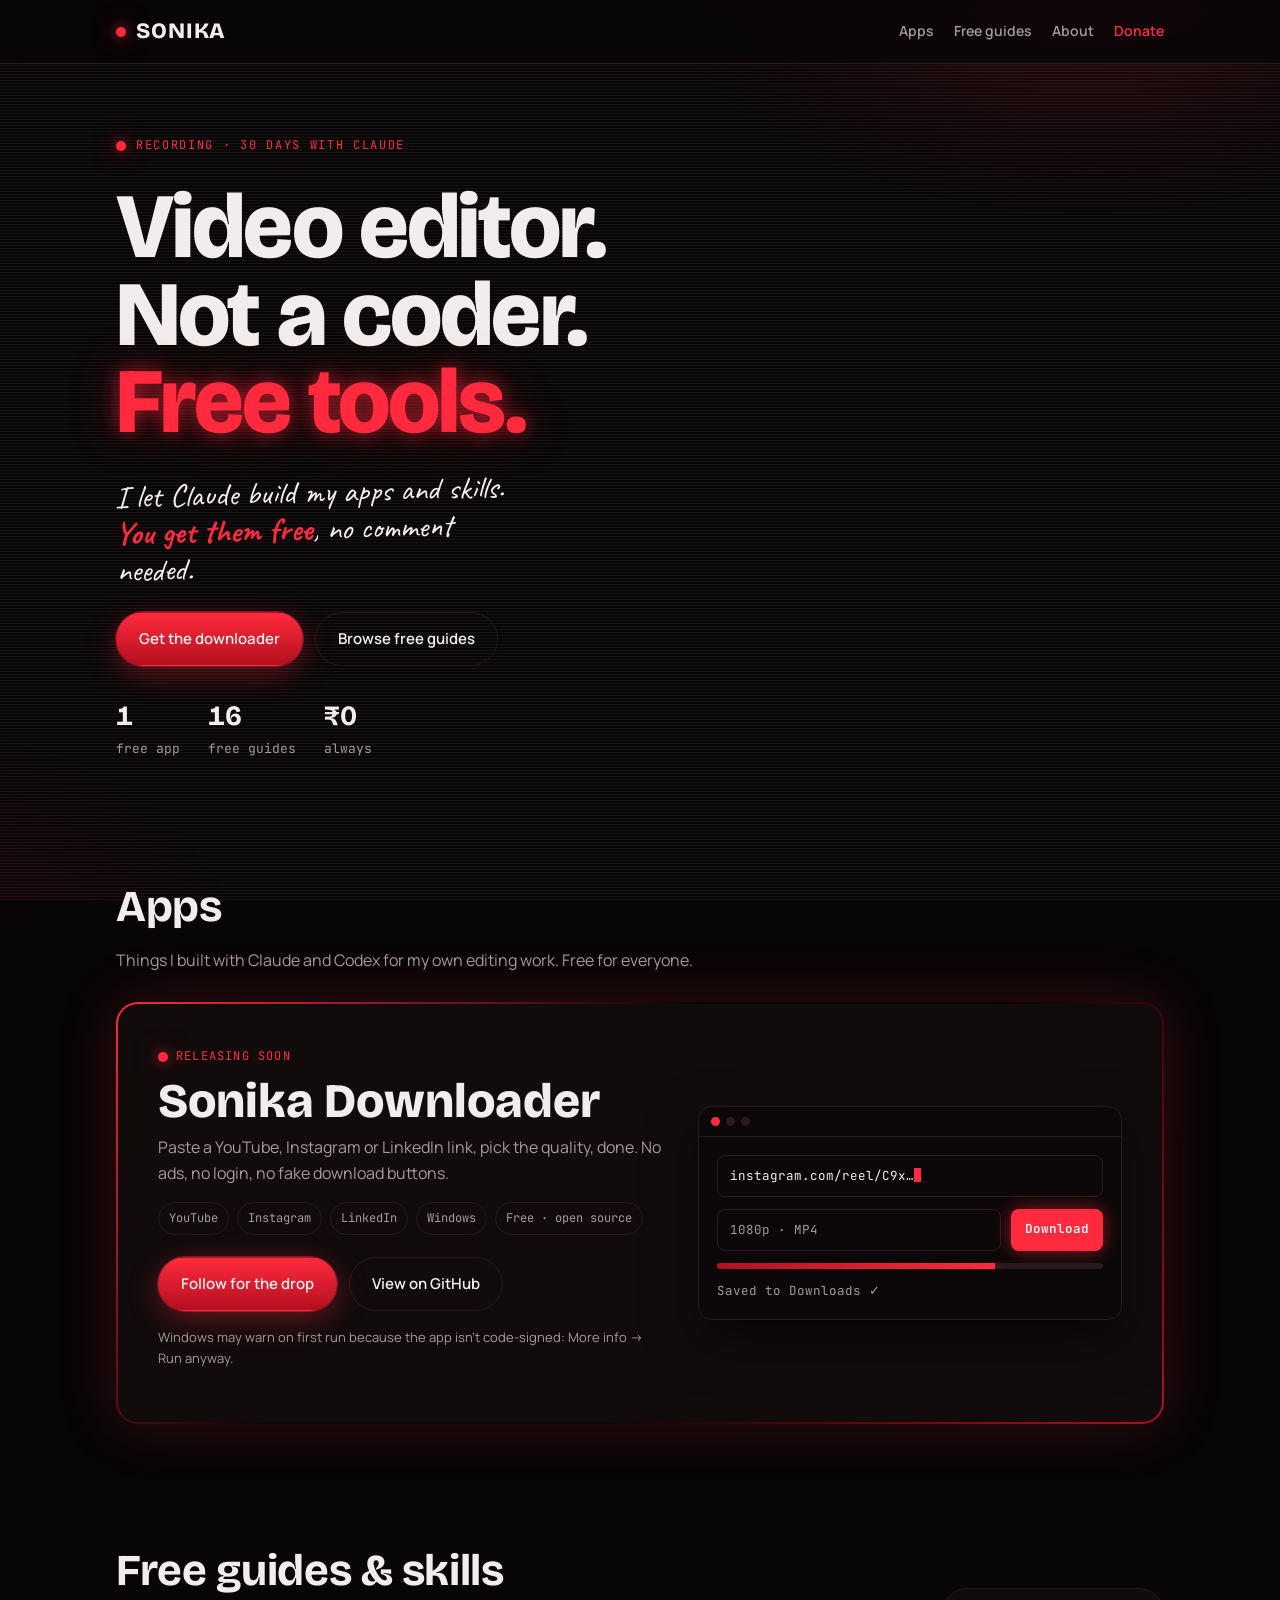
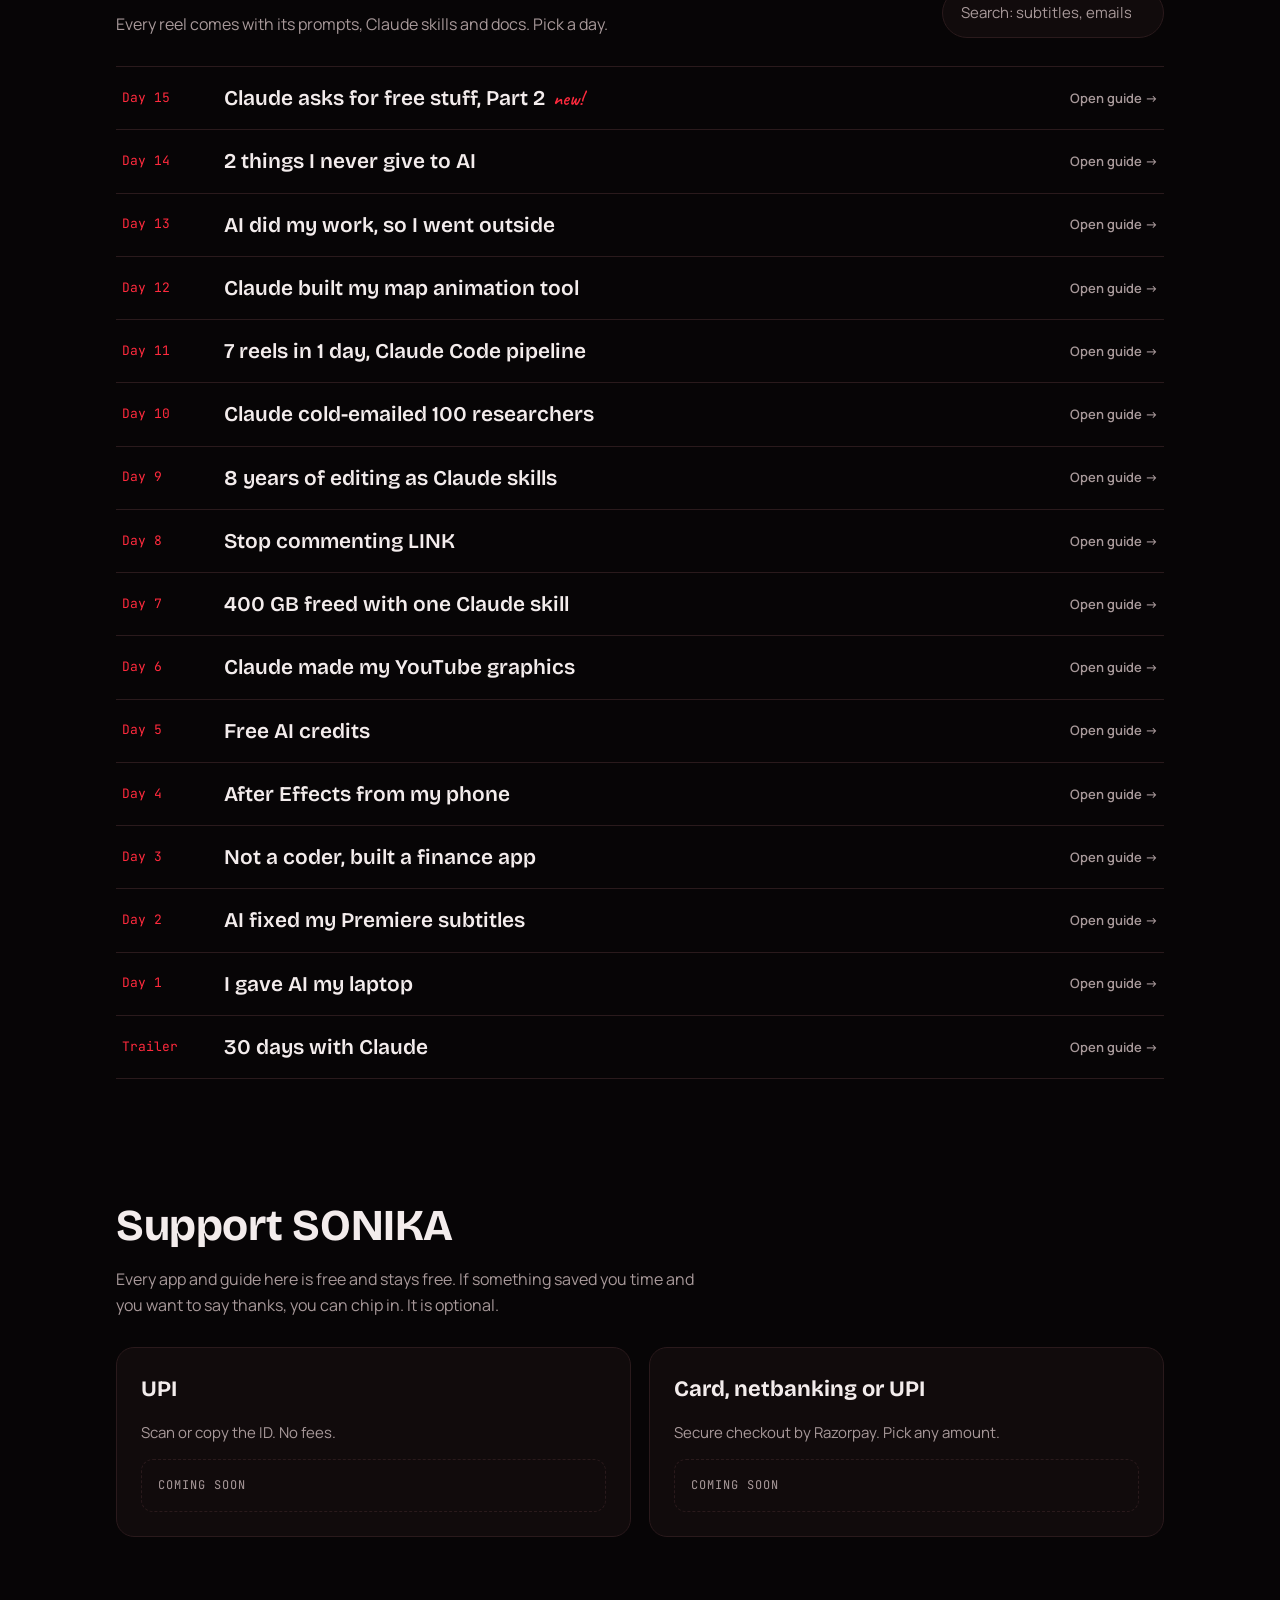
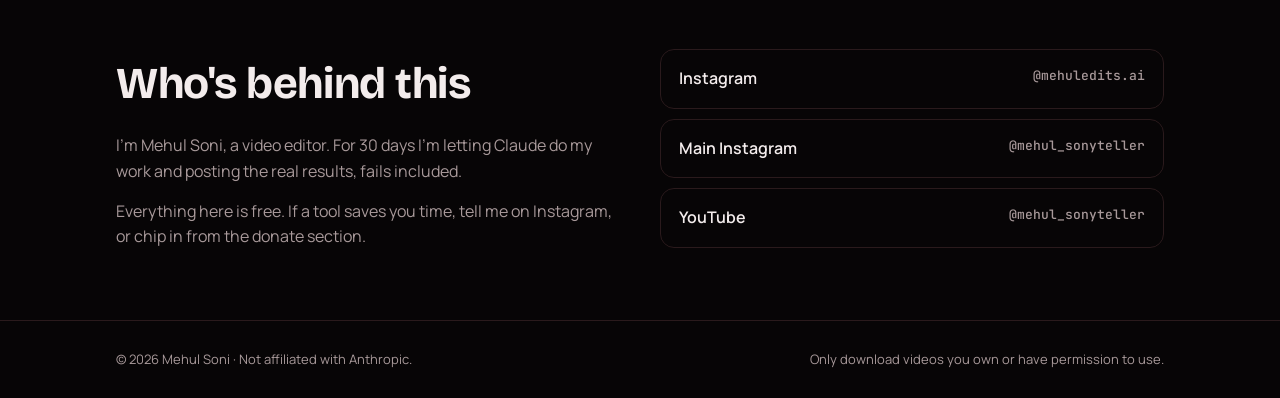
==== index.html @ c9026a21 "Launch SONIKA website Co-Authored-By: Claude Sonnet 5.5 <noreply@anthropic.com> Claude-Session: http" ====
<!doctype html>
<html lang="en">
<head>
<meta charset="utf-8">
<meta name="viewport" content="width=device-width, initial-scale=1, viewport-fit=cover">
<title>SONIKA</title>
<meta name="claude:viewport-fit-sides" content="cover">
<meta name="description" content="Free apps, Claude skills and guides by Mehul Soni, a video editor who lets Claude build his tools.">
<link rel="preconnect" href="https://fonts.googleapis.com">
<link rel="preconnect" href="https://fonts.gstatic.com" crossorigin>
<link rel="stylesheet" href="https://fonts.googleapis.com/css2?family=Bricolage+Grotesque:opsz,wght@12..96,500;12..96,700;12..96,800&family=Manrope:wght@400;500;600&family=Caveat:wght@600;700&family=JetBrains+Mono:wght@500&display=swap">
<style>
/* Layout: single dark "editing bay" — glowing red record light, one featured app, a day-by-day guide log like a timeline */
:root{
  --ink:#070506;          /* page black, faint red bias */
  --panel:#110b0c;        /* raised surface */
  --line:#2a1a1c;         /* hairlines */
  --text:#f3ecec;         /* primary text */
  --muted:#a8999a;        /* secondary text */
  --red:#ff2a3d;          /* signal red */
  --red-deep:#b3101f;     /* gradient depth */
  --glow:rgba(255,42,61,.55);
  --f-display:"Bricolage Grotesque","Arial Black",system-ui,sans-serif;
  --f-body:"Manrope",system-ui,-apple-system,"Segoe UI",sans-serif;
  --f-hand:"Caveat","Segoe Print","Comic Sans MS",cursive;
  --f-mono:"JetBrains Mono",ui-monospace,Consolas,monospace;
  color-scheme:dark;
}
*{box-sizing:border-box}
body{margin:0}img{max-width:100%}[hidden]{display:none!important}
:root{padding-top:env(safe-area-inset-top,0px);padding-bottom:env(safe-area-inset-bottom,0px)}
html{background:var(--ink);scroll-behavior:smooth}
body{background:var(--ink);color:var(--text);font-family:var(--f-body);font-size:16px;line-height:1.6;overflow-x:hidden}
body::before{content:"";position:fixed;inset:0 0 auto;height:env(safe-area-inset-top,0px);z-index:10;background:var(--ink)}
a{color:inherit}
:focus-visible{outline:2px solid var(--red);outline-offset:3px;border-radius:6px}
.wrap{max-width:1080px;margin:0 auto;padding-left:max(16px,env(safe-area-inset-left,0px));padding-right:max(16px,env(safe-area-inset-right,0px))}

/* ambient glow */
.aura{position:fixed;inset:0;pointer-events:none;z-index:0;
  background:radial-gradient(60vmax 40vmax at 85% -10%,rgba(255,42,61,.18),transparent 60%),
             radial-gradient(50vmax 35vmax at -10% 110%,rgba(179,16,31,.16),transparent 60%)}
.grain{position:fixed;inset:0;pointer-events:none;z-index:0;opacity:.06;
  background-image:repeating-linear-gradient(0deg,#fff 0 1px,transparent 1px 3px)}
main,header,footer{position:relative;z-index:1}

/* nav */
header{position:sticky;top:env(safe-area-inset-top,0px);z-index:5;background:rgba(7,5,6,.78);backdrop-filter:blur(12px);border-bottom:1px solid var(--line)}
.nav{display:flex;align-items:center;justify-content:space-between;gap:16px;padding-block:14px}
.mark{font-family:var(--f-display);font-weight:800;font-size:22px;letter-spacing:.04em;text-decoration:none;display:flex;align-items:center;gap:10px}
.rec{width:10px;height:10px;border-radius:50%;background:var(--red);box-shadow:0 0 12px var(--glow),0 0 24px var(--glow);animation:pulse 1.6s ease-in-out infinite}
@keyframes pulse{50%{opacity:.35;box-shadow:0 0 4px var(--glow)}}
.navlinks{display:flex;gap:20px;font-size:14px;font-weight:600}
.navlinks a{text-decoration:none;color:var(--muted)}
.navlinks a:hover{color:var(--text)}

/* hero */
.hero{padding-block:72px 56px;display:grid;gap:28px}
.tag{font-family:var(--f-mono);font-size:12px;letter-spacing:.14em;text-transform:uppercase;color:var(--red);display:flex;align-items:center;gap:10px}
h1{font-family:var(--f-display);font-weight:800;font-size:clamp(40px,8vw,92px);line-height:.95;letter-spacing:-.02em;margin:0;text-wrap:balance}
h1 .hot{color:var(--red);text-shadow:0 0 18px var(--glow),0 0 48px rgba(255,42,61,.35)}
.note{font-family:var(--f-hand);font-size:clamp(24px,3.4vw,32px);color:var(--text);transform:rotate(-1.5deg);margin:0;max-width:30ch;line-height:1.15}
.note b{color:var(--red);font-weight:700}
.ctas{display:flex;flex-wrap:wrap;gap:12px}
.btn{display:inline-flex;align-items:center;gap:10px;padding:14px 22px;border-radius:999px;font-weight:600;font-size:15px;text-decoration:none;border:1px solid var(--line);transition:transform .2s,box-shadow .2s,border-color .2s;cursor:pointer;background:transparent;color:var(--text);font-family:var(--f-body)}
.btn:hover{transform:translateY(-2px);border-color:var(--red)}
.btn.primary{background:linear-gradient(180deg,var(--red),var(--red-deep));border-color:transparent;box-shadow:0 0 0 1px rgba(255,42,61,.4),0 8px 30px rgba(255,42,61,.35)}
.btn.primary:hover{box-shadow:0 0 0 1px var(--red),0 10px 44px rgba(255,42,61,.6)}
.stats{display:flex;flex-wrap:wrap;gap:28px;font-family:var(--f-mono);font-size:13px;color:var(--muted)}
.stats strong{display:block;font-family:var(--f-display);font-size:28px;color:var(--text);font-variant-numeric:tabular-nums}

section{padding-block:56px}
.sec-head{display:flex;align-items:end;justify-content:space-between;gap:16px;flex-wrap:wrap;margin-bottom:28px}
h2{font-family:var(--f-display);font-weight:700;font-size:clamp(28px,4.5vw,44px);margin:0;letter-spacing:-.01em;text-wrap:balance}
.sub{color:var(--muted);margin:6px 0 0;max-width:60ch}

/* featured app */
.app{position:relative;border-radius:22px;padding:2px;background:linear-gradient(135deg,var(--red),transparent 40%,transparent 60%,var(--red-deep));box-shadow:0 0 60px rgba(255,42,61,.18)}
.app-in{border-radius:20px;background:var(--panel);padding:clamp(22px,4vw,40px);display:grid;grid-template-columns:1.2fr 1fr;gap:32px;align-items:center}
.app-in>*{min-width:0}
.app h3{font-family:var(--f-display);font-weight:800;font-size:clamp(30px,5vw,48px);margin:8px 0 10px;line-height:1}
.chips{display:flex;flex-wrap:wrap;gap:8px;margin:16px 0 22px}
.chip{font-family:var(--f-mono);font-size:12px;padding:6px 10px;border-radius:999px;border:1px solid var(--line);color:var(--muted)}
.status{display:inline-flex;align-items:center;gap:8px;font-family:var(--f-mono);font-size:12px;letter-spacing:.1em;text-transform:uppercase;color:var(--red)}
.fine{font-size:13px;color:var(--muted);margin-top:16px}
/* mock window */
.win{border-radius:14px;border:1px solid var(--line);background:#0b0708;overflow:hidden;box-shadow:0 20px 50px rgba(0,0,0,.5)}
.win-bar{display:flex;gap:6px;padding:10px 12px;border-bottom:1px solid var(--line)}
.win-bar i{width:9px;height:9px;border-radius:50%;background:var(--line)}
.win-bar i:first-child{background:var(--red)}
.win-body{padding:18px;display:grid;gap:12px;font-family:var(--f-mono);font-size:12.5px}
.field{border:1px solid var(--line);border-radius:8px;padding:10px 12px;color:var(--muted);white-space:nowrap;overflow:hidden;text-overflow:ellipsis}
.field .typed{color:var(--text)}
.caret{display:inline-block;width:7px;height:14px;background:var(--red);vertical-align:-2px;animation:blink 1s steps(1) infinite}
@keyframes blink{50%{opacity:0}}
.row2{display:flex;gap:10px}
.row2 .field{flex:1}
.go{border-radius:8px;padding:10px 14px;background:var(--red);color:#fff;font-weight:600;box-shadow:0 0 18px var(--glow)}
.bar{height:6px;border-radius:6px;background:var(--line);overflow:hidden}
.bar span{display:block;height:100%;width:72%;background:linear-gradient(90deg,var(--red-deep),var(--red));box-shadow:0 0 12px var(--glow);animation:load 3.2s ease-in-out infinite}
@keyframes load{0%{width:8%}80%,100%{width:100%}}

/* guides */
.tools{display:flex;gap:12px;flex-wrap:wrap}
.search{background:var(--panel);border:1px solid var(--line);border-radius:999px;padding:12px 18px;color:var(--text);font:inherit;font-size:15px;width:min(320px,100%)}
.search::placeholder{color:var(--muted)}
.log{list-style:none;margin:0;padding:0;border-top:1px solid var(--line)}
.log li{border-bottom:1px solid var(--line)}
.log a{display:grid;grid-template-columns:84px 1fr auto;gap:18px;align-items:center;padding:18px 6px;text-decoration:none;transition:background .2s,padding .2s}
.log a>*{min-width:0}
.log a:hover{background:linear-gradient(90deg,rgba(255,42,61,.10),transparent 70%);padding-left:14px}
.day{font-family:var(--f-mono);font-size:13px;color:var(--red);font-variant-numeric:tabular-nums}
.gt{font-family:var(--f-display);font-weight:600;font-size:clamp(17px,2.2vw,21px);line-height:1.25}
.open{font-size:13px;font-weight:600;color:var(--muted);white-space:nowrap}
.log a:hover .open{color:var(--red)}
.empty{color:var(--muted);padding:24px 6px}
.new{font-family:var(--f-hand);font-size:20px;color:var(--red);margin-left:8px}


/* donate */
.navdonate{color:var(--red)!important}
.don{display:grid;grid-template-columns:1fr 1fr;gap:18px}
.don>*{min-width:0}
.dcard{border:1px solid var(--line);border-radius:18px;background:var(--panel);padding:24px;display:grid;gap:14px;align-content:start}
.dcard h3{font-family:var(--f-display);font-weight:700;font-size:22px;margin:0}
.dcard p{margin:0;color:var(--muted);font-size:15px}
.qr{width:180px;max-width:100%;aspect-ratio:1;border-radius:14px;background:#fff;padding:10px;object-fit:contain}
.upi{display:flex;gap:10px;flex-wrap:wrap;align-items:center}
.upi code{font-family:var(--f-mono);font-size:14px;padding:10px 12px;border:1px solid var(--line);border-radius:10px;word-break:break-all}
.soon{font-family:var(--f-mono);font-size:12px;letter-spacing:.08em;text-transform:uppercase;color:var(--muted);border:1px dashed var(--line);border-radius:12px;padding:16px}
.toast{font-size:13px;color:var(--red);min-height:1.2em}
@media (max-width:760px){.don{grid-template-columns:1fr}}

/* about */
.about{display:grid;grid-template-columns:1fr 1fr;gap:40px}
.about>*{min-width:0}
.about p{margin:0 0 14px;max-width:60ch}
.links{display:flex;flex-direction:column;gap:10px}
.links a{display:flex;justify-content:space-between;gap:12px;padding:16px 18px;border:1px solid var(--line);border-radius:14px;text-decoration:none;font-weight:600;transition:border-color .2s,box-shadow .2s}
.links a span{color:var(--muted);font-family:var(--f-mono);font-size:13px;font-weight:500}
.links a:hover{border-color:var(--red);box-shadow:0 0 24px rgba(255,42,61,.18)}

footer{border-top:1px solid var(--line);padding-block:28px;color:var(--muted);font-size:13px}
.foot{display:flex;justify-content:space-between;gap:16px;flex-wrap:wrap}

@media (max-width:760px){
  .app-in,.about{grid-template-columns:1fr}
  .navlinks{gap:14px}
  .navlinks .hide-s{display:none}
  .log a{grid-template-columns:62px 1fr;gap:12px}
  .open{display:none}
  .hero{padding-block:48px 36px}
}
@media (prefers-reduced-motion:reduce){*{animation:none!important;transition:none!important}}
</style>
</head>
<body>

<div class="aura" aria-hidden="true"></div>
<div class="grain" aria-hidden="true"></div>

<header>
  <div class="wrap nav">
    <a class="mark" href="#top"><span class="rec" aria-hidden="true"></span>SONIKA</a>
    <nav class="navlinks" aria-label="Main">
      <a href="#apps">Apps</a>
      <a href="#guides">Free guides</a>
      <a class="hide-s" href="#about">About</a>
      <a class="navdonate" href="#donate">Donate</a>
    </nav>
  </div>
</header>

<main id="top">
  <div class="wrap hero">
    <div class="tag"><span class="rec" aria-hidden="true"></span>Recording · 30 days with Claude</div>
    <h1>Video editor.<br>Not a coder.<br><span class="hot">Free tools.</span></h1>
    <p class="note">I let Claude build my apps and skills. <b>You get them free</b>, no comment needed.</p>
    <div class="ctas">
      <a class="btn primary" href="#apps">Get the downloader</a>
      <a class="btn" href="#guides">Browse free guides</a>
    </div>
    <div class="stats" id="stats"></div>
  </div>

  <section id="apps">
    <div class="wrap">
      <div class="sec-head">
        <div><h2>Apps</h2><p class="sub">Things I built with Claude and Codex for my own editing work. Free for everyone.</p></div>
      </div>
      <div id="appList"></div>
    </div>
  </section>

  <section id="guides">
    <div class="wrap">
      <div class="sec-head">
        <div><h2>Free guides &amp; skills</h2><p class="sub">Every reel comes with its prompts, Claude skills and docs. Pick a day.</p></div>
        <div class="tools"><label class="sr" for="q" hidden>Search guides</label><input id="q" class="search" type="search" placeholder="Search: subtitles, emails, After Effects…"></div>
      </div>
      <ul class="log" id="log"></ul>
    </div>
  </section>

  <section id="donate">
    <div class="wrap">
      <div class="sec-head"><div><h2>Support SONIKA</h2><p class="sub">Every app and guide here is free and stays free. If something saved you time and you want to say thanks, you can chip in. It is optional.</p></div></div>
      <div class="don" id="donWrap"></div>
    </div>
  </section>

  <section id="about">
    <div class="wrap about">
      <div>
        <h2>Who's behind this</h2>
        <p class="sub" style="margin-top:14px">I'm Mehul Soni, a video editor. For 30 days I'm letting Claude do my work and posting the real results, fails included.</p>
        <p class="sub">Everything here is free. If a tool saves you time, tell me on Instagram, or chip in from the donate section.</p>
      </div>
      <div class="links" id="social"></div>
    </div>
  </section>
</main>

<footer>
  <div class="wrap foot">
    <span>© 2026 Mehul Soni · Not affiliated with Anthropic.</span>
    <span>Only download videos you own or have permission to use.</span>
  </div>
</footer>

<script>
/* ===== EDIT HERE: all site content lives in this block ===== */
const SITE = {
  apps: [
    {
      name: "Sonika Downloader",
      status: "Releasing soon",            // change to "v1.0.0 · Windows" on release
      blurb: "Paste a YouTube, Instagram or LinkedIn link, pick the quality, done. No ads, no login, no fake download buttons.",
      chips: ["YouTube", "Instagram", "LinkedIn", "Windows", "Free · open source"],
      download: "",                        // GitHub Release URL goes here on launch
      source: "https://github.com/mehulsoni000123/Sonika",
      fallback: { label: "Follow for the drop", url: "https://instagram.com/mehuledits.ai" }
    }
  ],
  guides: [
    { day: "Day 15", title: "Claude asks for free stuff, Part 2", url: "https://drive.google.com/drive/folders/1B9cRTT7FAtGYgHFbODC4mVys8crJvFrC", isNew: true },
    { day: "Day 14", title: "2 things I never give to AI", url: "https://drive.google.com/drive/folders/1GT0c9p6sOibY1OFZQPWa8SRkObhFtMws" },
    { day: "Day 13", title: "AI did my work, so I went outside", url: "https://drive.google.com/drive/folders/13kEemzvnAifDokPBsIn9PCSD3w7N_Wfy" },
    { day: "Day 12", title: "Claude built my map animation tool", url: "https://drive.google.com/drive/folders/1yp_FcdY38VxrgwWF1Z6hxeySsCeP2b2Y" },
    { day: "Day 11", title: "7 reels in 1 day, Claude Code pipeline", url: "https://drive.google.com/drive/folders/1PbNUZJSyD5npZ0PTf5Dk3T1e99ZQRF6R" },
    { day: "Day 10", title: "Claude cold-emailed 100 researchers", url: "https://drive.google.com/drive/folders/15Z_fbm9mNhTdJHVlDiY72R7S6Mk9NFiS" },
    { day: "Day 9",  title: "8 years of editing as Claude skills", url: "https://drive.google.com/drive/folders/1o3lItywekltQXSDrGYLgUPY_1jRuVGxj" },
    { day: "Day 8",  title: "Stop commenting LINK", url: "https://drive.google.com/drive/folders/1JlLBe7_AJCFxmIjIMsetX6bLcsXEKFPj" },
    { day: "Day 7",  title: "400 GB freed with one Claude skill", url: "https://drive.google.com/drive/folders/1I8iiQelj5uHifEUemMTNZjFd4WTYEgjt" },
    { day: "Day 6",  title: "Claude made my YouTube graphics", url: "https://drive.google.com/drive/folders/1HBhCILPxL7LWANkrehxKolGFDQ1UcyPp" },
    { day: "Day 5",  title: "Free AI credits", url: "https://drive.google.com/drive/folders/1UdK1weOw4myzGNlz4pa0UUcNTi5lqsPA" },
    { day: "Day 4",  title: "After Effects from my phone", url: "https://drive.google.com/drive/folders/1IT61RlQJGaH-GYT9wq3w1o2Ch9glDR9Z" },
    { day: "Day 3",  title: "Not a coder, built a finance app", url: "https://drive.google.com/drive/folders/1gvUnVxK-aOXQptxKKW0865ZpOF3gxkEL" },
    { day: "Day 2",  title: "AI fixed my Premiere subtitles", url: "https://drive.google.com/drive/folders/1jPXj_kZde5a08Jw2cOrtdtA7wKKR_yCV" },
    { day: "Day 1",  title: "I gave AI my laptop", url: "https://drive.google.com/drive/folders/1MmGct-kV-P9l9wLj3iVgzFRZmURtuzS0" },
    { day: "Trailer",title: "30 days with Claude", url: "https://drive.google.com/drive/folders/1ZylJMA07Z7FN33ossMUFFIp4HcKHMK9d" }
  ],
  donate: {
    upiId: "",        // e.g. yourname@bank
    upiQr: "",        // e.g. "upi-qr.png" (file placed next to index.html)
    razorpay: ""      // Razorpay Payment Page link, https://rzp.io/...
  },
  social: [
    { label: "Instagram", handle: "@mehuledits.ai", url: "https://instagram.com/mehuledits.ai" },
    { label: "Main Instagram", handle: "@mehul_sonyteller", url: "https://instagram.com/mehul_sonyteller" },
    { label: "YouTube", handle: "@mehul_sonyteller", url: "https://youtube.com/@mehul_sonyteller" }
  ]
};
/* ===== end of content ===== */

const esc = s => String(s).replace(/[&<>"]/g, c => ({"&":"&amp;","<":"&lt;",">":"&gt;",'"':"&quot;"}[c]));

document.getElementById("stats").innerHTML =
  `<div><strong>${SITE.apps.length}</strong>free app</div>
   <div><strong>${SITE.guides.length}</strong>free guides</div>
   <div><strong>₹0</strong>always</div>`;

document.getElementById("appList").innerHTML = SITE.apps.map(a => {
  const main = a.download
    ? `<a class="btn primary" href="${esc(a.download)}" target="_blank" rel="noopener">Download for Windows</a>`
    : `<a class="btn primary" href="${esc(a.fallback.url)}" target="_blank" rel="noopener">${esc(a.fallback.label)}</a>`;
  return `<article class="app"><div class="app-in">
    <div>
      <span class="status"><span class="rec" aria-hidden="true"></span>${esc(a.status)}</span>
      <h3>${esc(a.name)}</h3>
      <p class="sub" style="margin:0">${esc(a.blurb)}</p>
      <div class="chips">${a.chips.map(c => `<span class="chip">${esc(c)}</span>`).join("")}</div>
      <div class="ctas">${main}<a class="btn" href="${esc(a.source)}" target="_blank" rel="noopener">View on GitHub</a></div>
      <p class="fine">Windows may warn on first run because the app isn't code-signed: More info → Run anyway.</p>
    </div>
    <div class="win" aria-hidden="true">
      <div class="win-bar"><i></i><i></i><i></i></div>
      <div class="win-body">
        <div class="field"><span class="typed">instagram.com/reel/C9x…</span><span class="caret"></span></div>
        <div class="row2"><div class="field">1080p · MP4</div><div class="go">Download</div></div>
        <div class="bar"><span></span></div>
        <div style="color:var(--muted)">Saved to Downloads ✓</div>
      </div>
    </div>
  </div></article>`;
}).join("");

const log = document.getElementById("log");
function renderGuides(q = "") {
  const t = q.trim().toLowerCase();
  const list = SITE.guides.filter(g => !t || (g.day + " " + g.title).toLowerCase().includes(t));
  log.innerHTML = list.length ? list.map(g => `<li><a href="${esc(g.url)}" target="_blank" rel="noopener">
      <span class="day">${esc(g.day)}</span>
      <span class="gt">${esc(g.title)}${g.isNew ? '<span class="new">new!</span>' : ""}</span>
      <span class="open">Open guide →</span></a></li>`).join("")
    : `<li class="empty">Nothing matches "${esc(q)}". Try another word.</li>`;
}
renderGuides();
document.getElementById("q").addEventListener("input", e => renderGuides(e.target.value));


const D = SITE.donate;
function copyText(t, el){
  const done = ok => { el.textContent = ok ? "Copied" : "Select and copy it manually"; };
  try { navigator.clipboard.writeText(t).then(()=>done(true),()=>done(false)); } catch(e){ done(false); }
}
const upiCard = (D.upiId || D.upiQr)
  ? `<div class="dcard"><h3>UPI</h3><p>Scan with any UPI app, or copy the ID. No fees.</p>
      ${D.upiQr ? `<img class="qr" src="${esc(D.upiQr)}" alt="UPI QR code">` : ""}
      ${D.upiId ? `<div class="upi"><code>${esc(D.upiId)}</code><button class="btn" id="copyUpi" type="button">Copy ID</button></div><div class="toast" id="upiMsg" role="status"></div>` : ""}</div>`
  : `<div class="dcard"><h3>UPI</h3><p>Scan or copy the ID. No fees.</p><div class="soon">Coming soon</div></div>`;
const rzpCard = D.razorpay
  ? `<div class="dcard"><h3>Card, netbanking or UPI</h3><p>Secure checkout by Razorpay. Pick any amount.</p><a class="btn primary" href="${esc(D.razorpay)}" target="_blank" rel="noopener">Donate with Razorpay</a></div>`
  : `<div class="dcard"><h3>Card, netbanking or UPI</h3><p>Secure checkout by Razorpay. Pick any amount.</p><div class="soon">Coming soon</div></div>`;
document.getElementById("donWrap").innerHTML = upiCard + rzpCard;
const cu = document.getElementById("copyUpi");
if (cu) cu.addEventListener("click", () => copyText(D.upiId, document.getElementById("upiMsg")));

document.getElementById("social").innerHTML = SITE.social.map(s =>
  `<a href="${esc(s.url)}" target="_blank" rel="noopener">${esc(s.label)}<span>${esc(s.handle)}</span></a>`).join("");
</script>
</body>
</html>
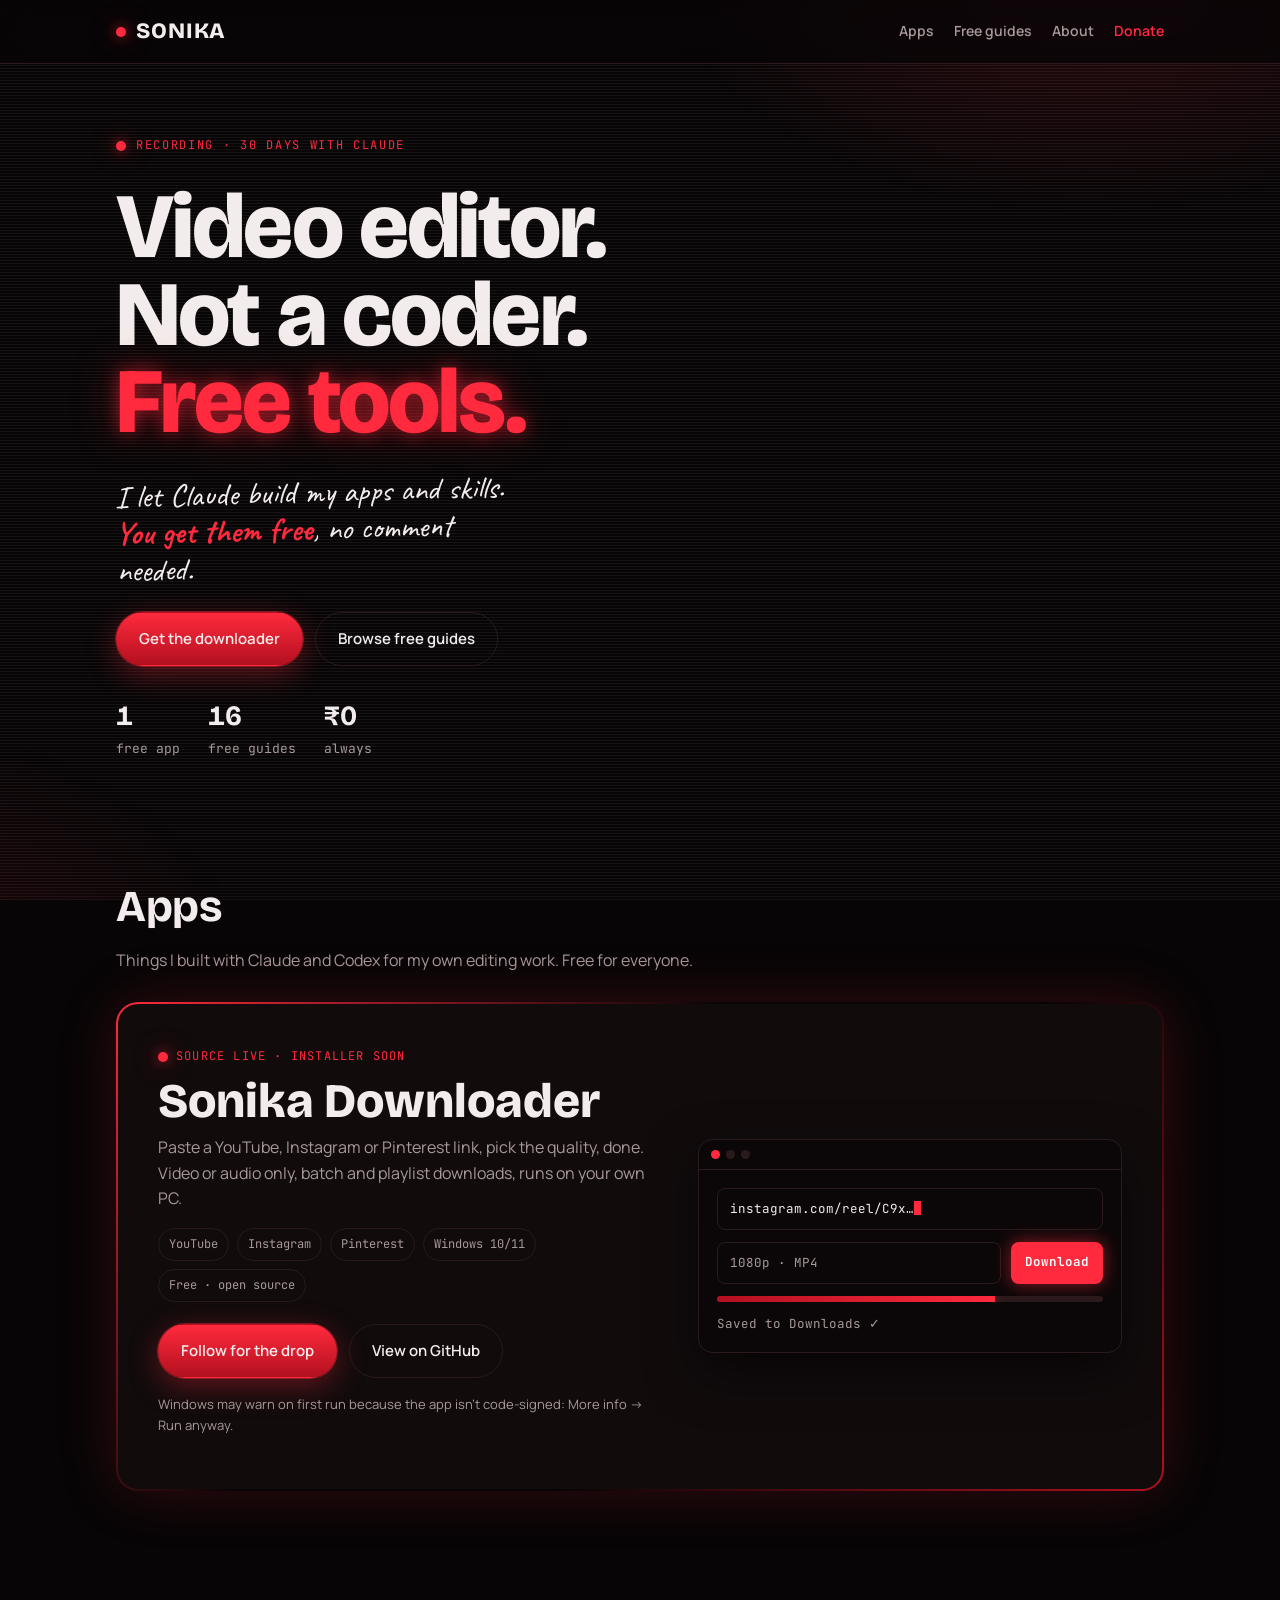
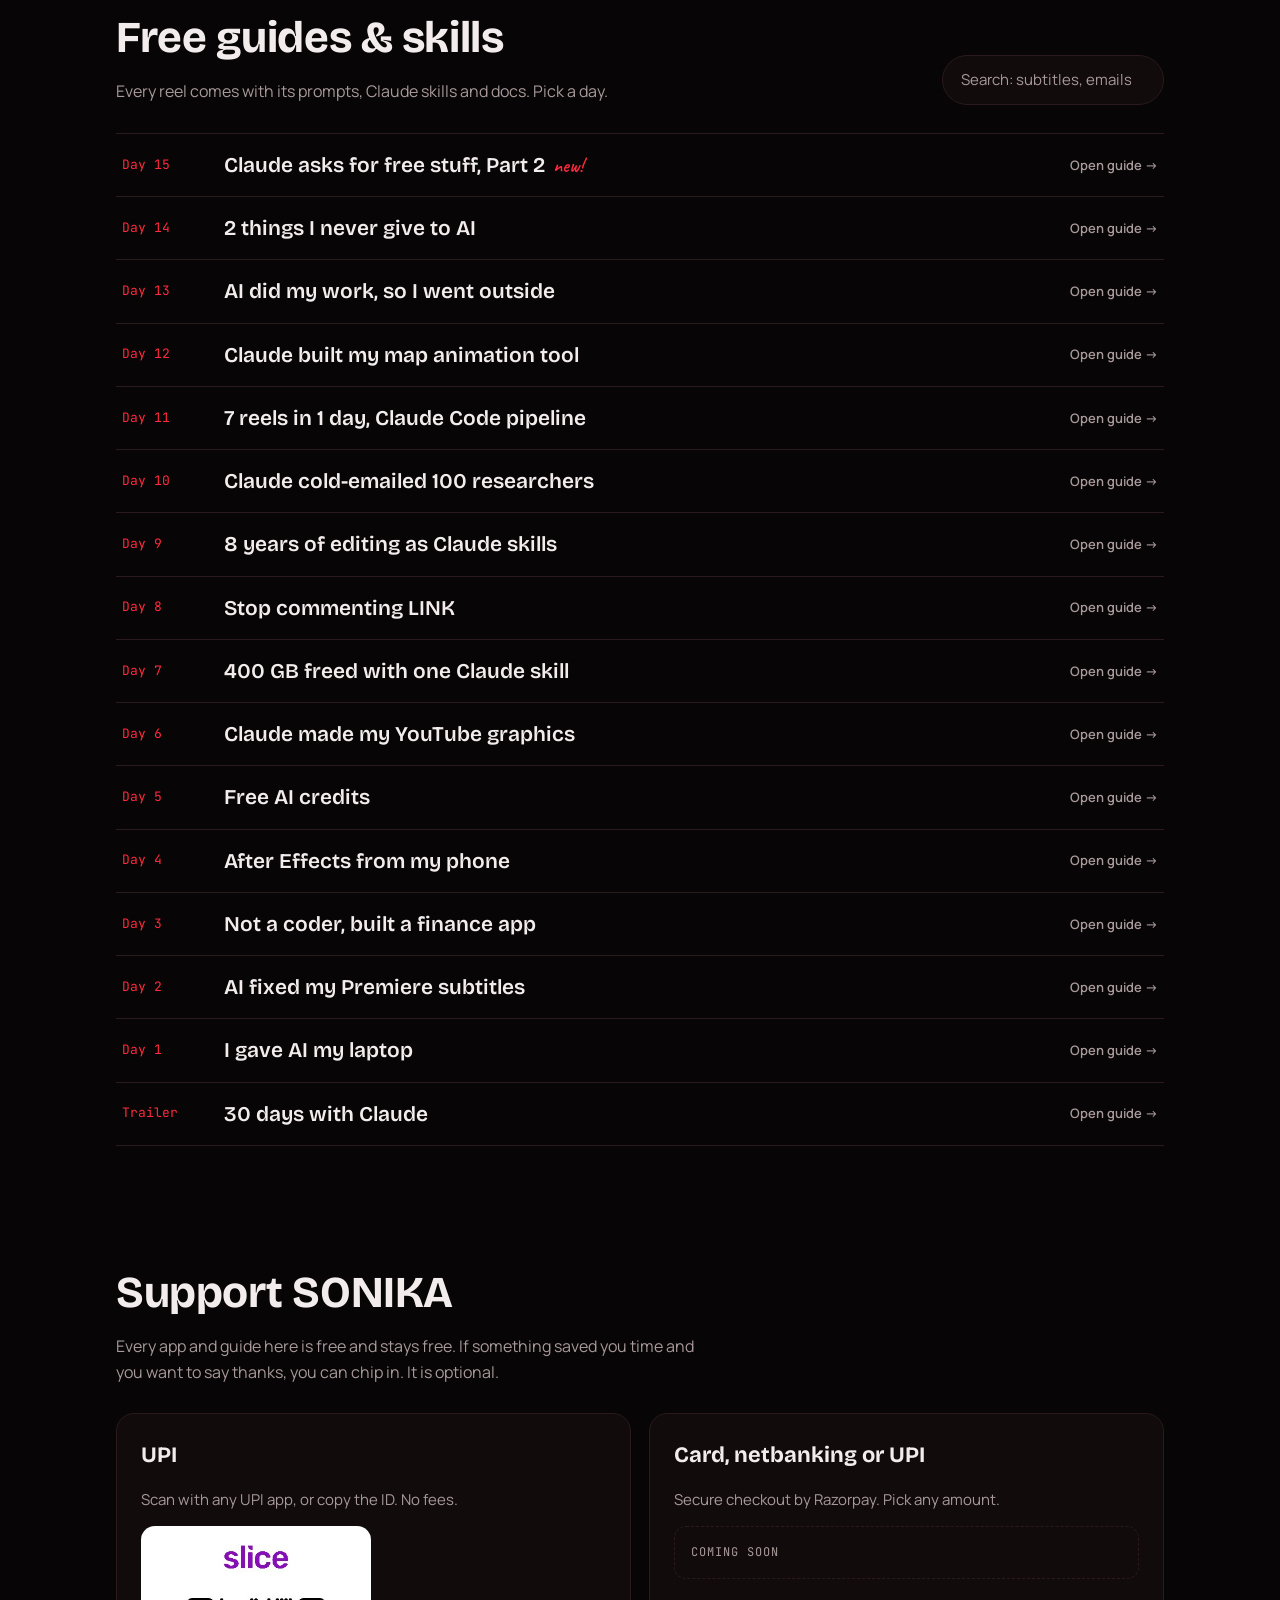
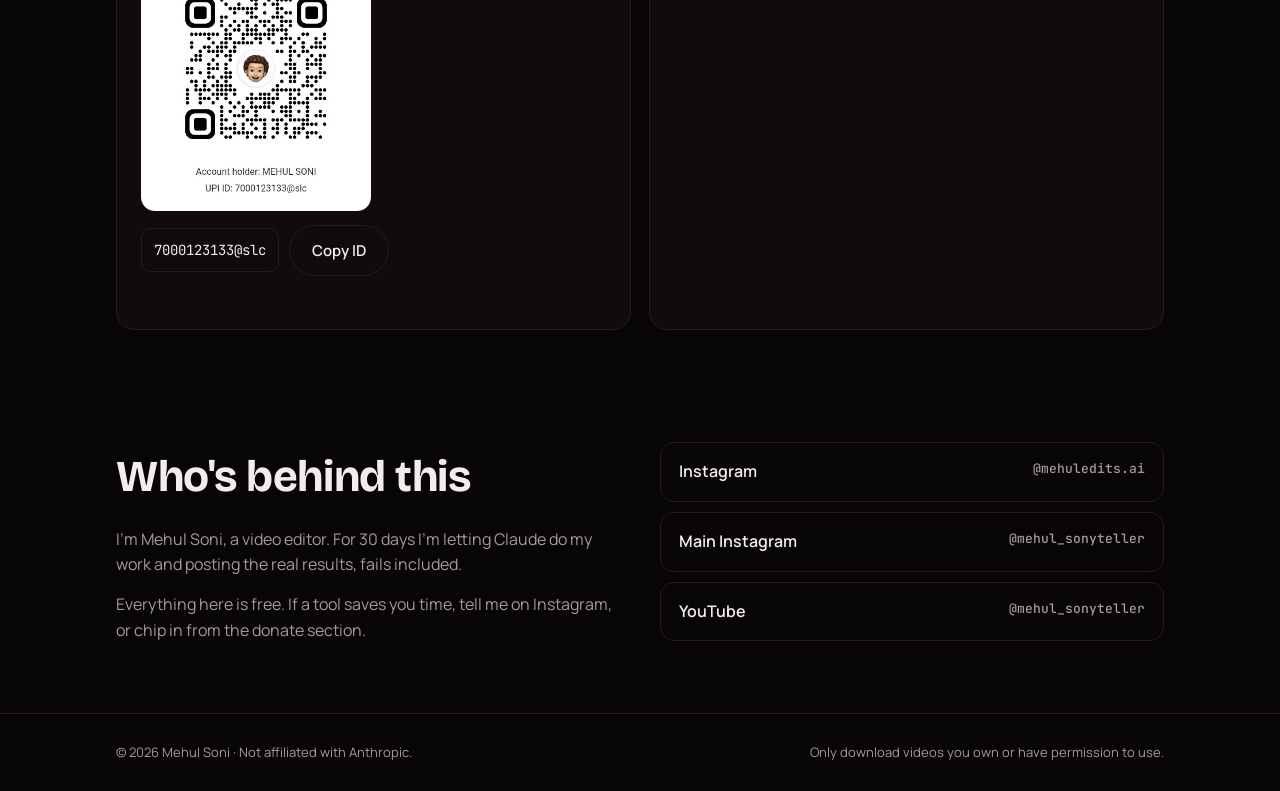
==== commit c5c0ec4c: "Add UPI donate details, fix supported sites Co-Authored-By: Claude Sonnet 5.5 <noreply@anthropic.com" ====
--- a/index.html
+++ b/index.html
@@ -124,7 +124,7 @@
 .dcard{border:1px solid var(--line);border-radius:18px;background:var(--panel);padding:24px;display:grid;gap:14px;align-content:start}
 .dcard h3{font-family:var(--f-display);font-weight:700;font-size:22px;margin:0}
 .dcard p{margin:0;color:var(--muted);font-size:15px}
-.qr{width:180px;max-width:100%;aspect-ratio:1;border-radius:14px;background:#fff;padding:10px;object-fit:contain}
+.qr{width:230px;max-width:100%;height:auto;border-radius:14px;background:#fff}
 .upi{display:flex;gap:10px;flex-wrap:wrap;align-items:center}
 .upi code{font-family:var(--f-mono);font-size:14px;padding:10px 12px;border:1px solid var(--line);border-radius:10px;word-break:break-all}
 .soon{font-family:var(--f-mono);font-size:12px;letter-spacing:.08em;text-transform:uppercase;color:var(--muted);border:1px dashed var(--line);border-radius:12px;padding:16px}
@@ -234,9 +234,9 @@
   apps: [
     {
       name: "Sonika Downloader",
-      status: "Releasing soon",            // change to "v1.0.0 · Windows" on release
-      blurb: "Paste a YouTube, Instagram or LinkedIn link, pick the quality, done. No ads, no login, no fake download buttons.",
-      chips: ["YouTube", "Instagram", "LinkedIn", "Windows", "Free · open source"],
+      status: "Source live · installer soon",   // change to "v1.0.0 · Windows" on release
+      blurb: "Paste a YouTube, Instagram or Pinterest link, pick the quality, done. Video or audio only, batch and playlist downloads, runs on your own PC.",
+      chips: ["YouTube", "Instagram", "Pinterest", "Windows 10/11", "Free · open source"],
       download: "",                        // GitHub Release URL goes here on launch
       source: "https://github.com/mehulsoni000123/Sonika",
       fallback: { label: "Follow for the drop", url: "https://instagram.com/mehuledits.ai" }
@@ -261,8 +261,8 @@
     { day: "Trailer",title: "30 days with Claude", url: "https://drive.google.com/drive/folders/1ZylJMA07Z7FN33ossMUFFIp4HcKHMK9d" }
   ],
   donate: {
-    upiId: "",        // e.g. yourname@bank
-    upiQr: "",        // e.g. "upi-qr.png" (file placed next to index.html)
+    upiId: "7000123133@slc",
+    upiQr: "upi-qr.jpg",
     razorpay: ""      // Razorpay Payment Page link, https://rzp.io/...
   },
   social: [
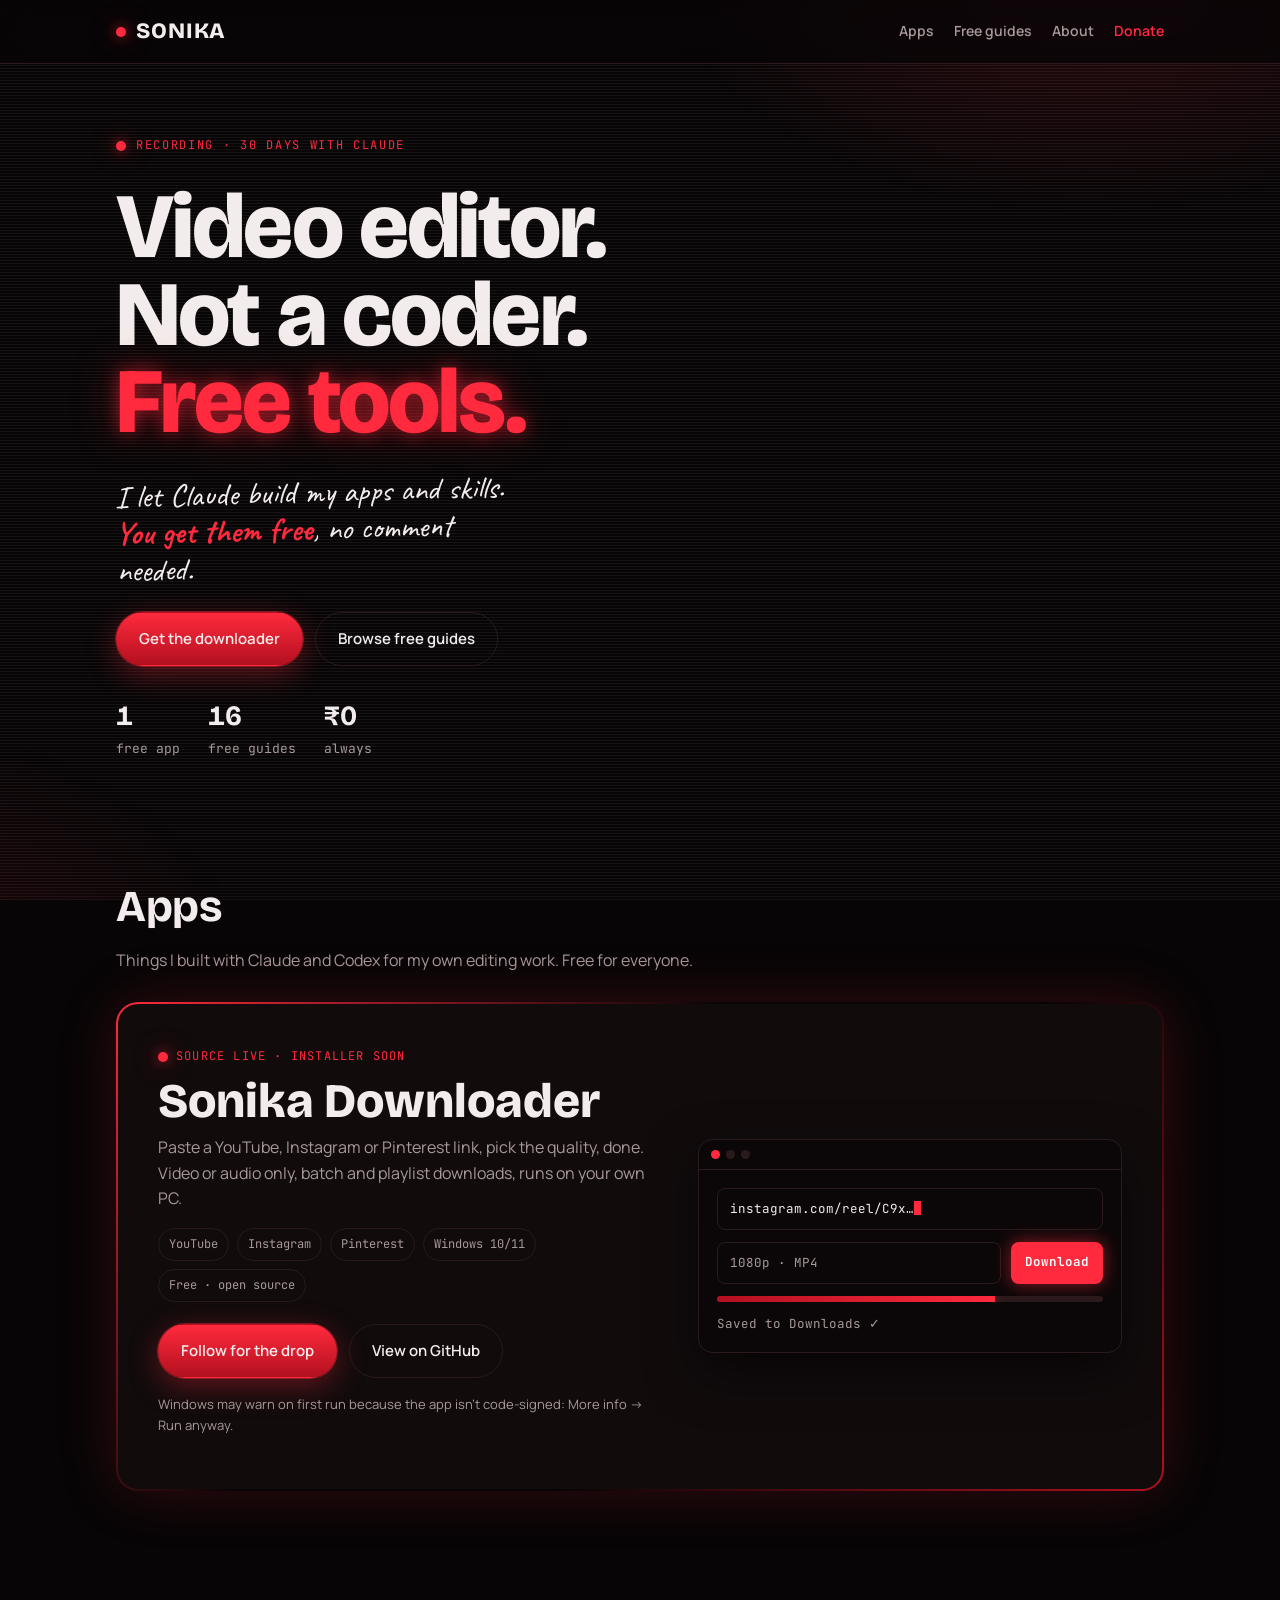
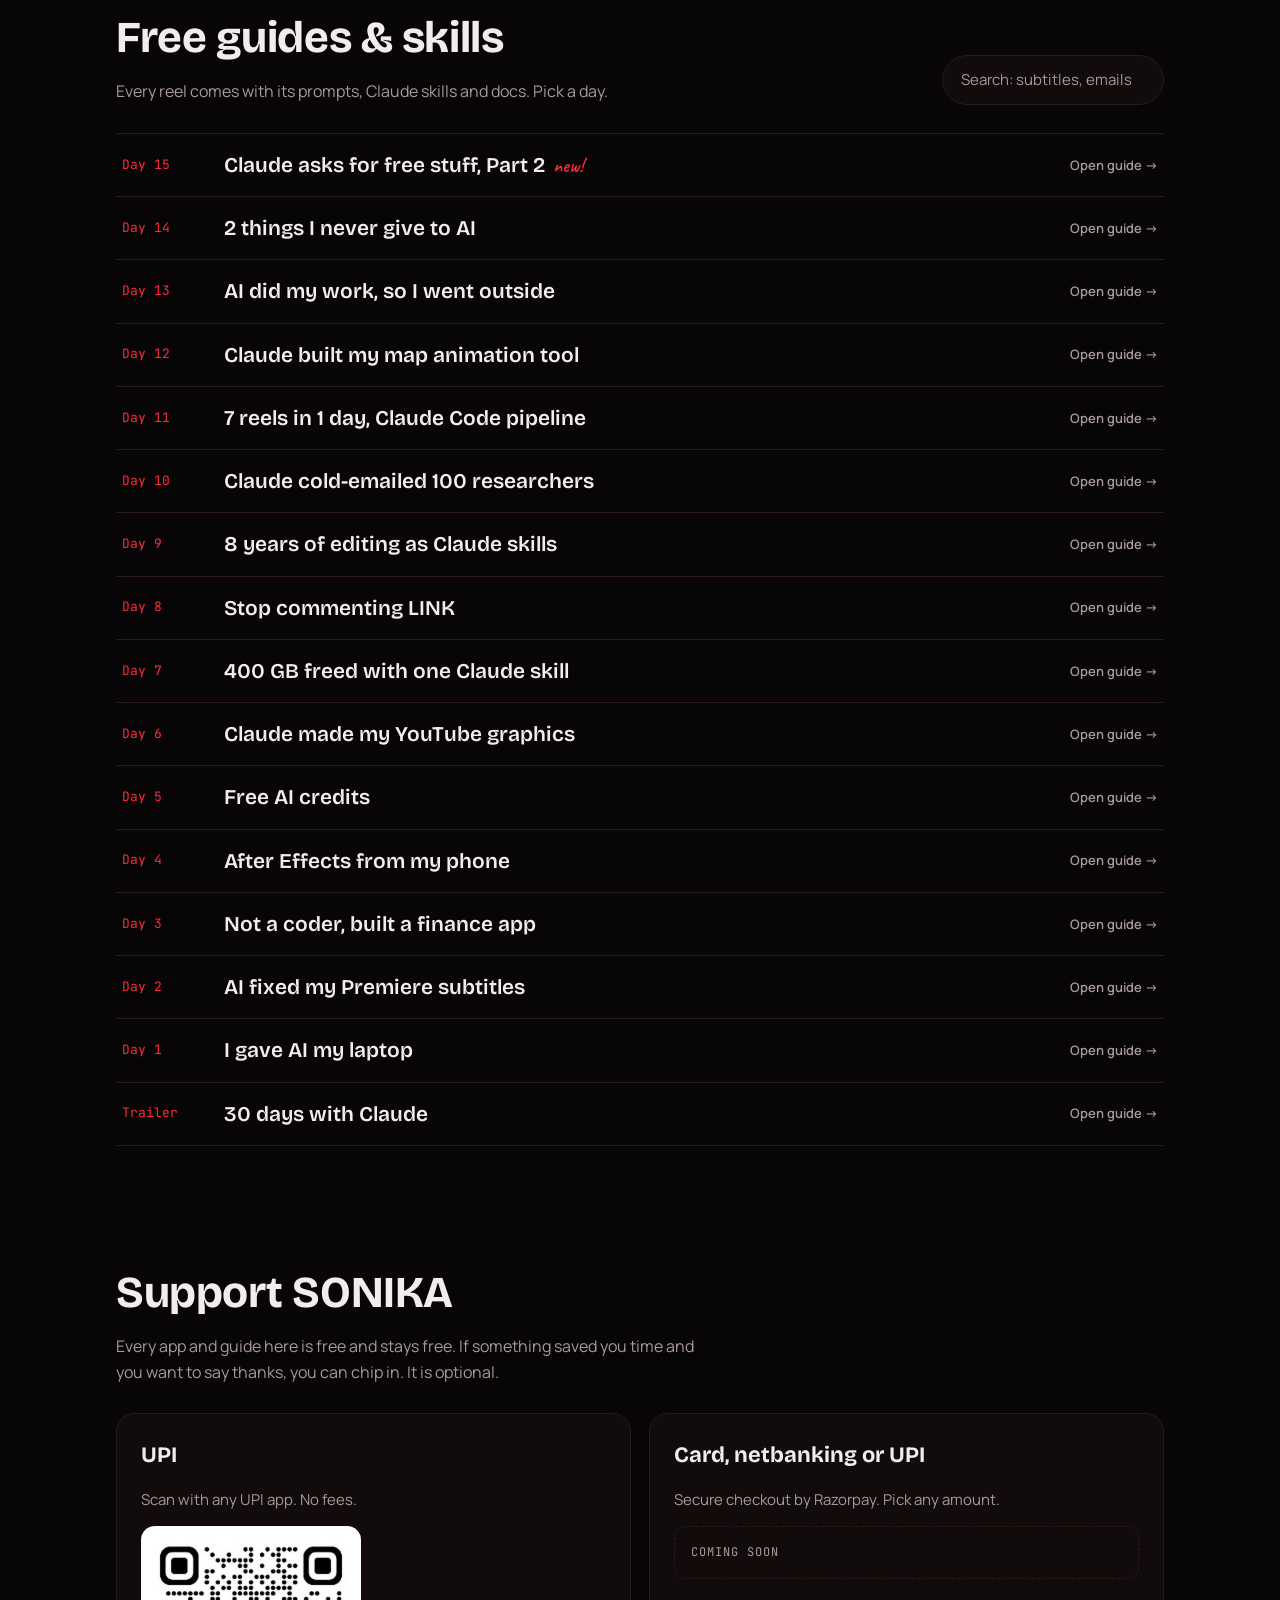
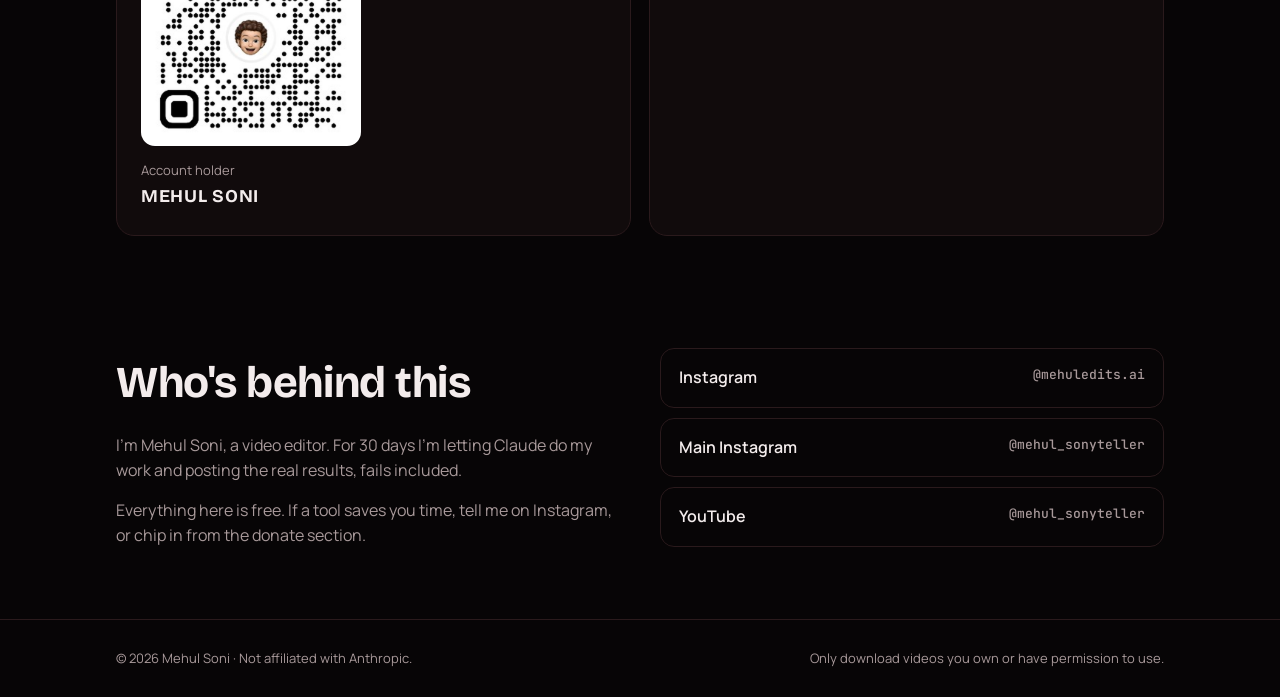
==== commit eb1091d1: "Donate card: clean QR, show account holder, hide UPI ID Co-Authored-By: Claude Sonnet 5.5 <noreply@a" ====
--- a/index.html
+++ b/index.html
@@ -124,7 +124,9 @@
 .dcard{border:1px solid var(--line);border-radius:18px;background:var(--panel);padding:24px;display:grid;gap:14px;align-content:start}
 .dcard h3{font-family:var(--f-display);font-weight:700;font-size:22px;margin:0}
 .dcard p{margin:0;color:var(--muted);font-size:15px}
-.qr{width:230px;max-width:100%;height:auto;border-radius:14px;background:#fff}
+.qr{width:220px;max-width:100%;height:auto;border-radius:14px;background:#fff;padding:8px}
+.holder{display:flex;flex-direction:column;gap:2px;font-size:13px;color:var(--muted)}
+.holder strong{font-family:var(--f-display);font-size:18px;color:var(--text);letter-spacing:.04em}
 .upi{display:flex;gap:10px;flex-wrap:wrap;align-items:center}
 .upi code{font-family:var(--f-mono);font-size:14px;padding:10px 12px;border:1px solid var(--line);border-radius:10px;word-break:break-all}
 .soon{font-family:var(--f-mono);font-size:12px;letter-spacing:.08em;text-transform:uppercase;color:var(--muted);border:1px dashed var(--line);border-radius:12px;padding:16px}
@@ -261,8 +263,9 @@
     { day: "Trailer",title: "30 days with Claude", url: "https://drive.google.com/drive/folders/1ZylJMA07Z7FN33ossMUFFIp4HcKHMK9d" }
   ],
   donate: {
-    upiId: "7000123133@slc",
-    upiQr: "upi-qr.jpg",
+    upiId: "",
+    holder: "MEHUL SONI",
+    upiQr: "upi-qr.png",
     razorpay: ""      // Razorpay Payment Page link, https://rzp.io/...
   },
   social: [
@@ -325,8 +328,9 @@
   try { navigator.clipboard.writeText(t).then(()=>done(true),()=>done(false)); } catch(e){ done(false); }
 }
 const upiCard = (D.upiId || D.upiQr)
-  ? `<div class="dcard"><h3>UPI</h3><p>Scan with any UPI app, or copy the ID. No fees.</p>
+  ? `<div class="dcard"><h3>UPI</h3><p>Scan with any UPI app. No fees.</p>
       ${D.upiQr ? `<img class="qr" src="${esc(D.upiQr)}" alt="UPI QR code">` : ""}
+      ${D.holder ? `<div class="holder"><span>Account holder</span><strong>${esc(D.holder)}</strong></div>` : ""}
       ${D.upiId ? `<div class="upi"><code>${esc(D.upiId)}</code><button class="btn" id="copyUpi" type="button">Copy ID</button></div><div class="toast" id="upiMsg" role="status"></div>` : ""}</div>`
   : `<div class="dcard"><h3>UPI</h3><p>Scan or copy the ID. No fees.</p><div class="soon">Coming soon</div></div>`;
 const rzpCard = D.razorpay
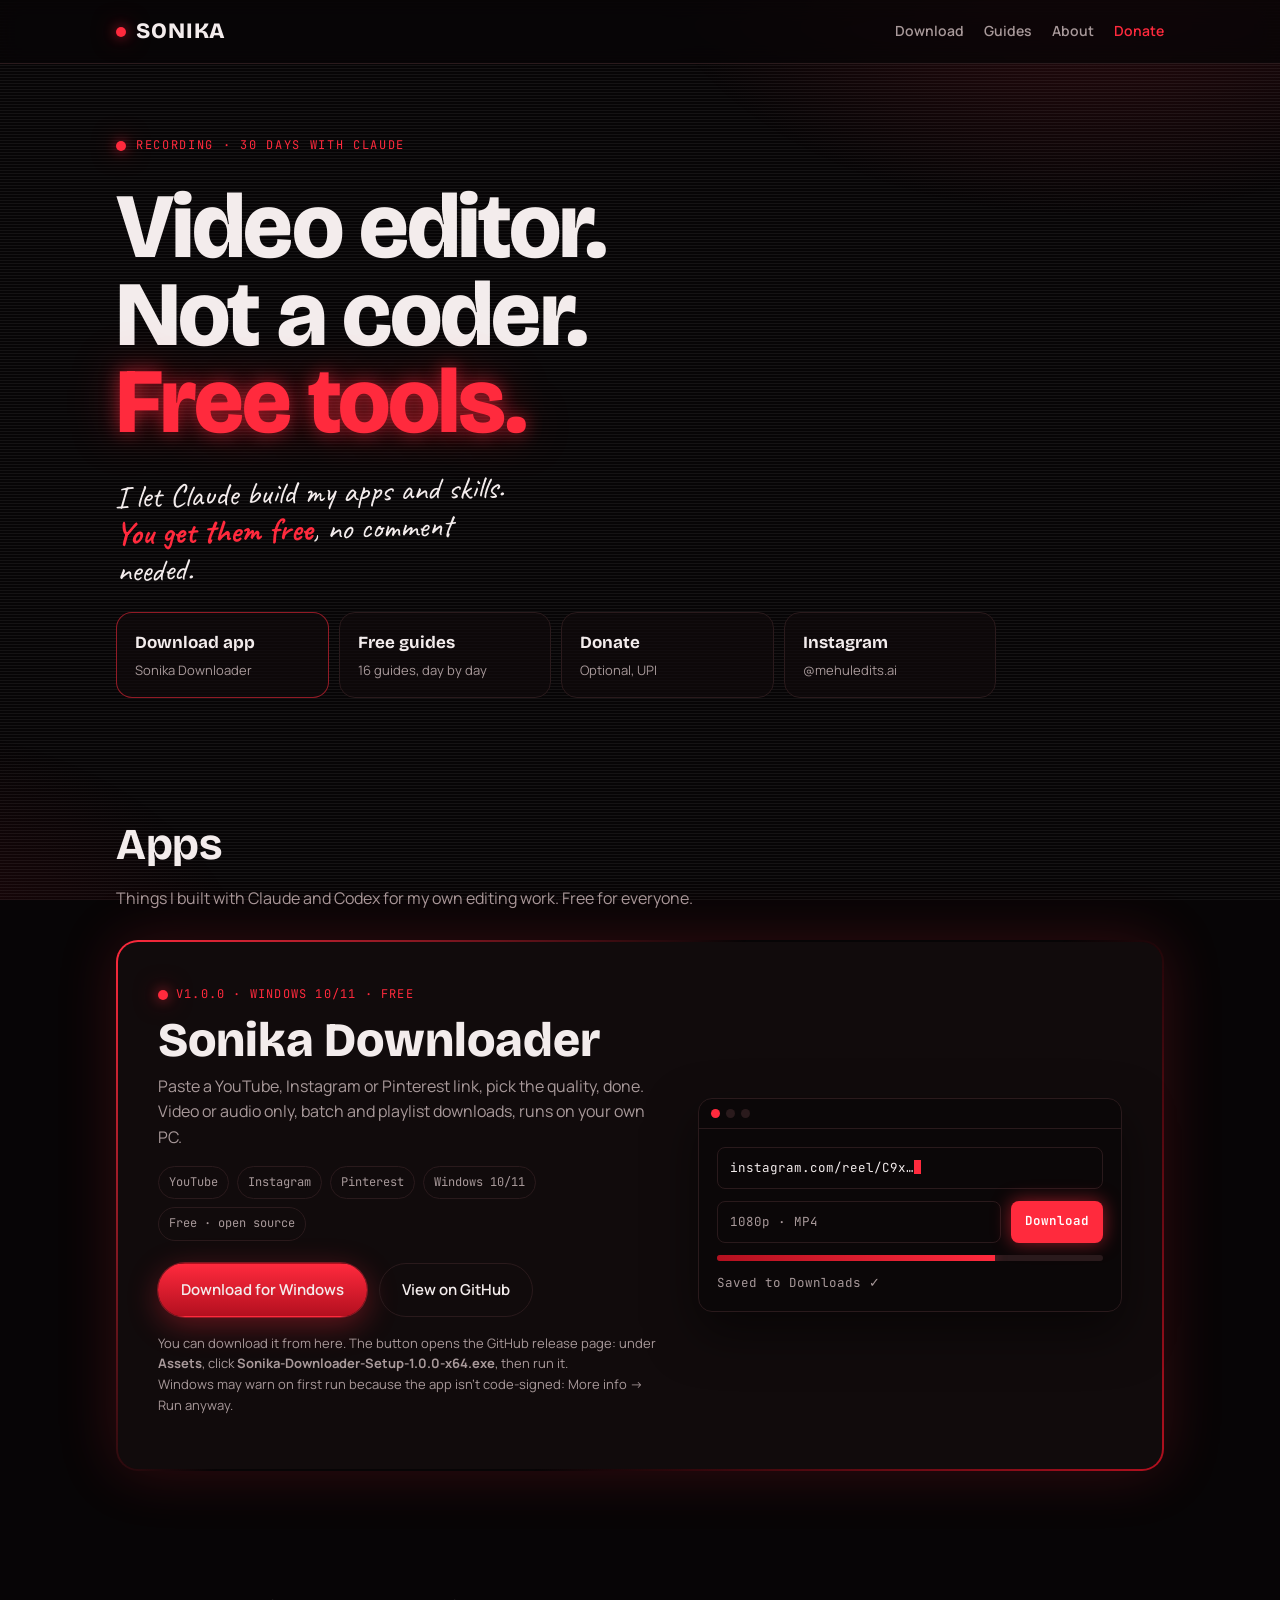
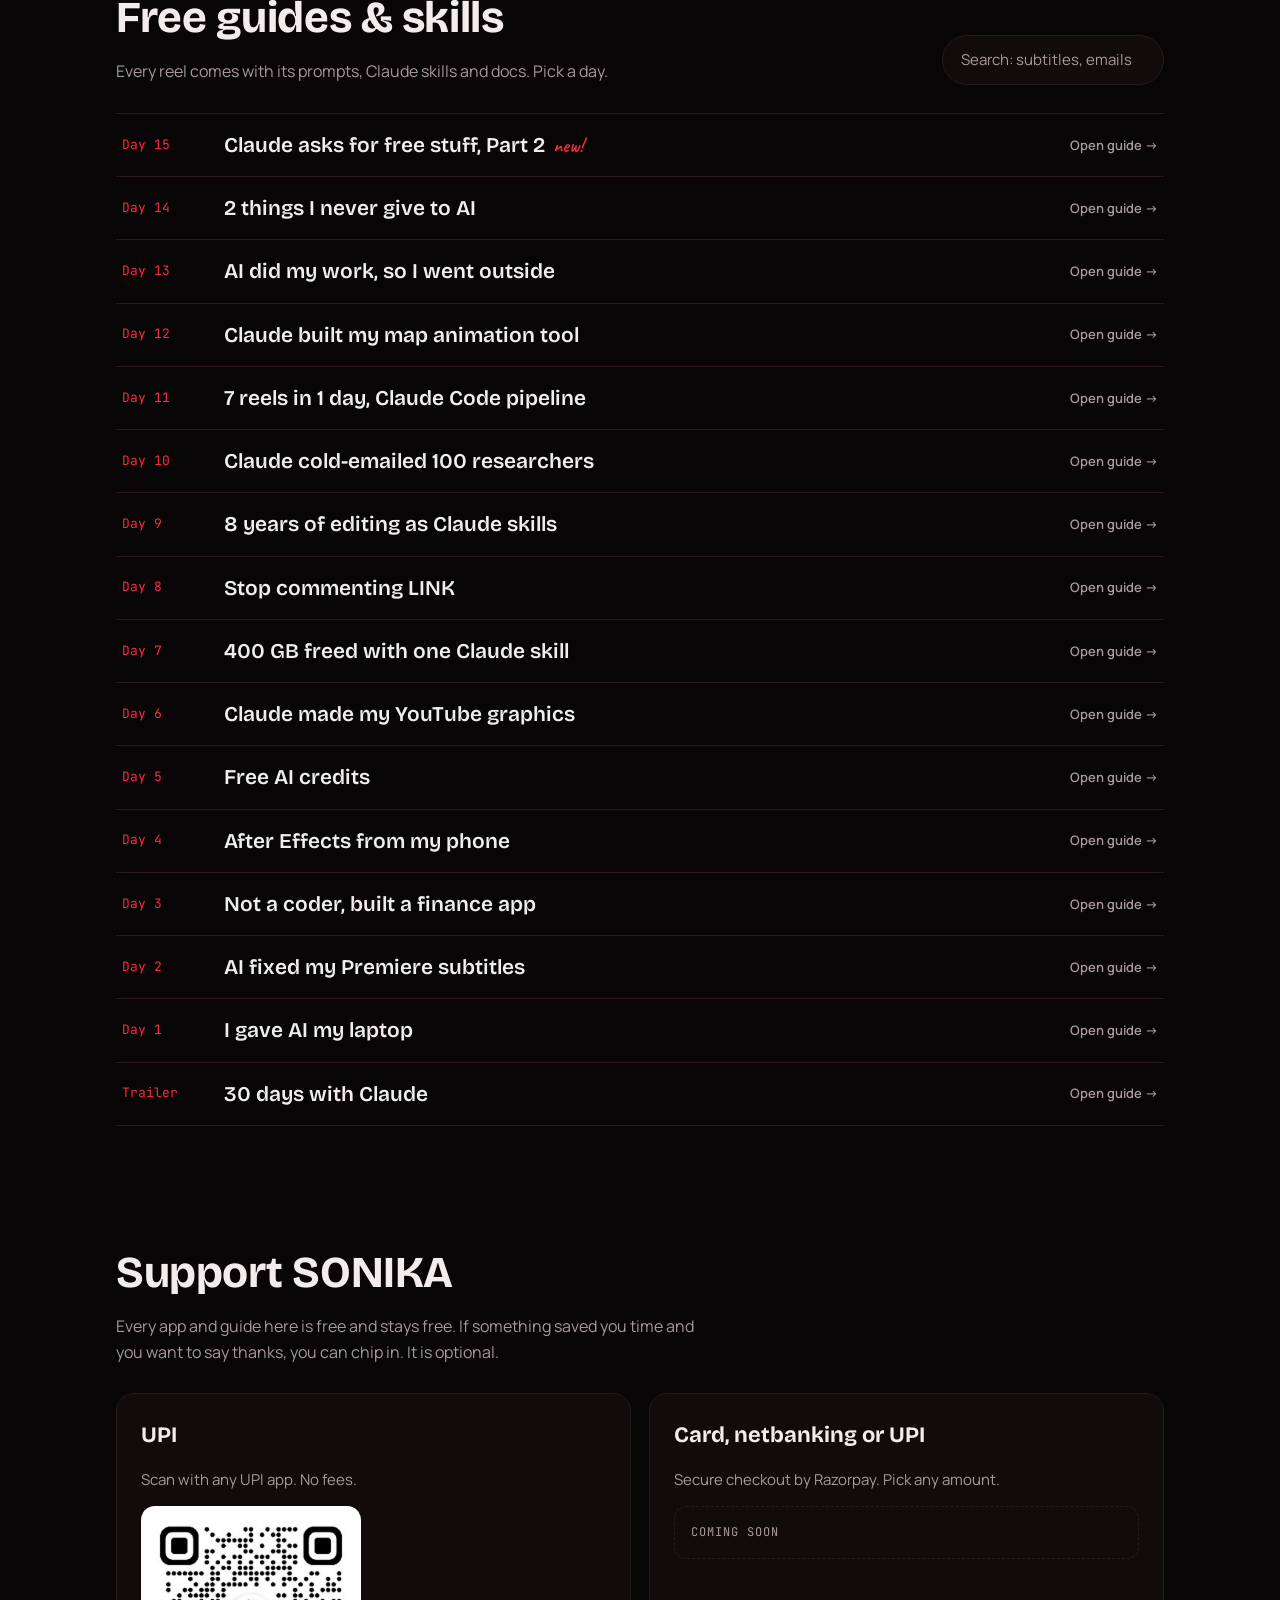
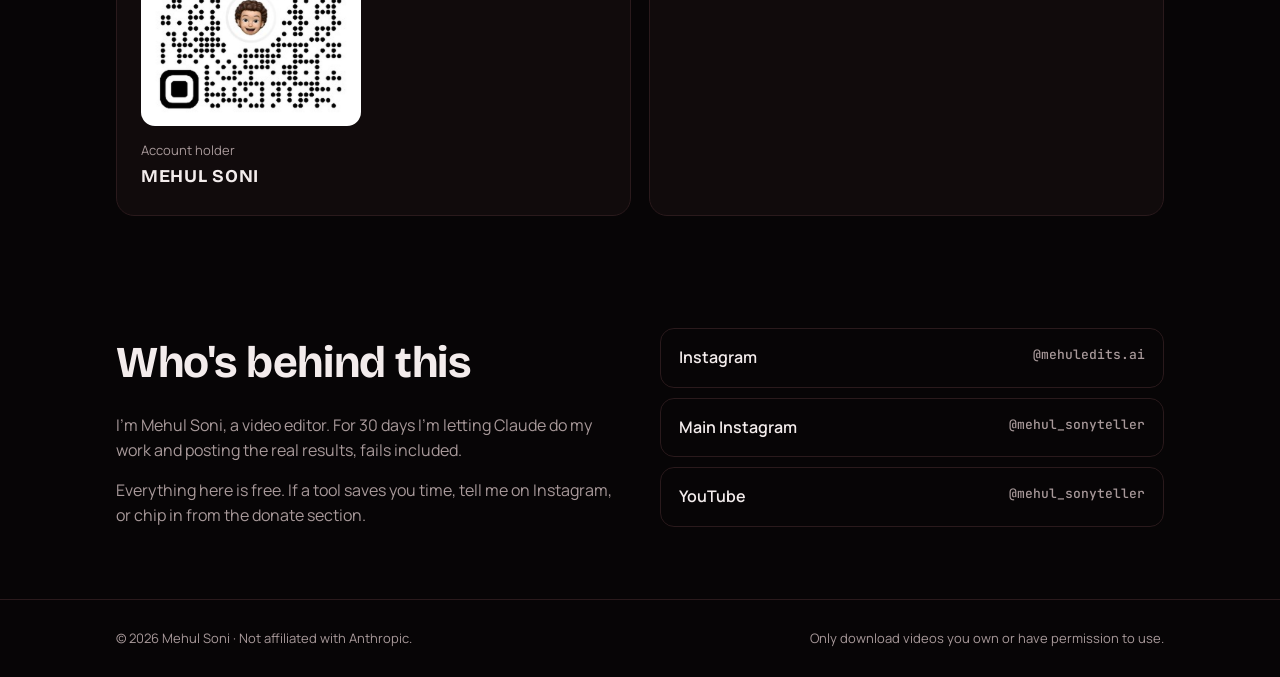
==== commit f450865a: "Easier navigation: quick links, real download button, clearer nav Co-Authored-By: Claude Opus 5.5 <n" ====
--- a/index.html
+++ b/index.html
@@ -66,8 +66,6 @@
 .btn:hover{transform:translateY(-2px);border-color:var(--red)}
 .btn.primary{background:linear-gradient(180deg,var(--red),var(--red-deep));border-color:transparent;box-shadow:0 0 0 1px rgba(255,42,61,.4),0 8px 30px rgba(255,42,61,.35)}
 .btn.primary:hover{box-shadow:0 0 0 1px var(--red),0 10px 44px rgba(255,42,61,.6)}
-.stats{display:flex;flex-wrap:wrap;gap:28px;font-family:var(--f-mono);font-size:13px;color:var(--muted)}
-.stats strong{display:block;font-family:var(--f-display);font-size:28px;color:var(--text);font-variant-numeric:tabular-nums}
 
 section{padding-block:56px}
 .sec-head{display:flex;align-items:end;justify-content:space-between;gap:16px;flex-wrap:wrap;margin-bottom:28px}
@@ -117,6 +115,14 @@
 .new{font-family:var(--f-hand);font-size:20px;color:var(--red);margin-left:8px}
 
 
+/* quick links */
+.quick{display:grid;grid-template-columns:repeat(4,1fr);gap:10px;max-width:880px}
+.quick a{display:flex;flex-direction:column;gap:4px;padding:16px 18px;border:1px solid var(--line);border-radius:16px;background:rgba(17,11,12,.7);text-decoration:none;transition:border-color .2s,box-shadow .2s,transform .2s;min-width:0}
+.quick a:hover{border-color:var(--red);box-shadow:0 0 24px rgba(255,42,61,.2);transform:translateY(-2px)}
+.quick strong{font-family:var(--f-display);font-size:17px;font-weight:700}
+.quick span{font-size:13px;color:var(--muted)}
+.quick a:first-child{border-color:rgba(255,42,61,.55)}
+@media (max-width:760px){.quick{grid-template-columns:1fr 1fr}}
 /* donate */
 .navdonate{color:var(--red)!important}
 .don{display:grid;grid-template-columns:1fr 1fr;gap:18px}
@@ -165,8 +171,8 @@
   <div class="wrap nav">
     <a class="mark" href="#top"><span class="rec" aria-hidden="true"></span>SONIKA</a>
     <nav class="navlinks" aria-label="Main">
-      <a href="#apps">Apps</a>
-      <a href="#guides">Free guides</a>
+      <a href="#apps">Download</a>
+      <a href="#guides">Guides</a>
       <a class="hide-s" href="#about">About</a>
       <a class="navdonate" href="#donate">Donate</a>
     </nav>
@@ -178,11 +184,7 @@
     <div class="tag"><span class="rec" aria-hidden="true"></span>Recording · 30 days with Claude</div>
     <h1>Video editor.<br>Not a coder.<br><span class="hot">Free tools.</span></h1>
     <p class="note">I let Claude build my apps and skills. <b>You get them free</b>, no comment needed.</p>
-    <div class="ctas">
-      <a class="btn primary" href="#apps">Get the downloader</a>
-      <a class="btn" href="#guides">Browse free guides</a>
-    </div>
-    <div class="stats" id="stats"></div>
+    <nav class="quick" id="quick" aria-label="Quick links"></nav>
   </div>
 
   <section id="apps">
@@ -236,12 +238,12 @@
   apps: [
     {
       name: "Sonika Downloader",
-      status: "Source live · installer soon",   // change to "v1.0.0 · Windows" on release
+      status: "v1.0.0 · Windows 10/11 · Free",
       blurb: "Paste a YouTube, Instagram or Pinterest link, pick the quality, done. Video or audio only, batch and playlist downloads, runs on your own PC.",
       chips: ["YouTube", "Instagram", "Pinterest", "Windows 10/11", "Free · open source"],
-      download: "",                        // GitHub Release URL goes here on launch
+      download: "https://github.com/mehulsoni000123/Sonika/releases/latest",
+      file: "Sonika-Downloader-Setup-1.0.0-x64.exe",
       source: "https://github.com/mehulsoni000123/Sonika",
-      fallback: { label: "Follow for the drop", url: "https://instagram.com/mehuledits.ai" }
     }
   ],
   guides: [
@@ -278,15 +280,15 @@
 
 const esc = s => String(s).replace(/[&<>"]/g, c => ({"&":"&amp;","<":"&lt;",">":"&gt;",'"':"&quot;"}[c]));
 
-document.getElementById("stats").innerHTML =
-  `<div><strong>${SITE.apps.length}</strong>free app</div>
-   <div><strong>${SITE.guides.length}</strong>free guides</div>
-   <div><strong>₹0</strong>always</div>`;
+document.getElementById("quick").innerHTML = [
+  ["#apps","Download app","Sonika Downloader"],
+  ["#guides","Free guides",SITE.guides.length+" guides, day by day"],
+  ["#donate","Donate","Optional, UPI"],
+  ["https://instagram.com/mehuledits.ai","Instagram","@mehuledits.ai"]
+].map(([h,t,d]) => `<a href="${h}"${h.startsWith("http")?' target="_blank" rel="noopener"':""}><strong>${t}</strong><span>${esc(d)}</span></a>`).join("");
 
 document.getElementById("appList").innerHTML = SITE.apps.map(a => {
-  const main = a.download
-    ? `<a class="btn primary" href="${esc(a.download)}" target="_blank" rel="noopener">Download for Windows</a>`
-    : `<a class="btn primary" href="${esc(a.fallback.url)}" target="_blank" rel="noopener">${esc(a.fallback.label)}</a>`;
+  const main = `<a class="btn primary" href="${esc(a.download)}" target="_blank" rel="noopener">Download for Windows</a>`;
   return `<article class="app"><div class="app-in">
     <div>
       <span class="status"><span class="rec" aria-hidden="true"></span>${esc(a.status)}</span>
@@ -294,7 +296,7 @@
       <p class="sub" style="margin:0">${esc(a.blurb)}</p>
       <div class="chips">${a.chips.map(c => `<span class="chip">${esc(c)}</span>`).join("")}</div>
       <div class="ctas">${main}<a class="btn" href="${esc(a.source)}" target="_blank" rel="noopener">View on GitHub</a></div>
-      <p class="fine">Windows may warn on first run because the app isn't code-signed: More info → Run anyway.</p>
+      <p class="fine">You can download it from here. The button opens the GitHub release page: under <b>Assets</b>, click <b>${esc(a.file)}</b>, then run it.<br>Windows may warn on first run because the app isn't code-signed: More info → Run anyway.</p>
     </div>
     <div class="win" aria-hidden="true">
       <div class="win-bar"><i></i><i></i><i></i></div>
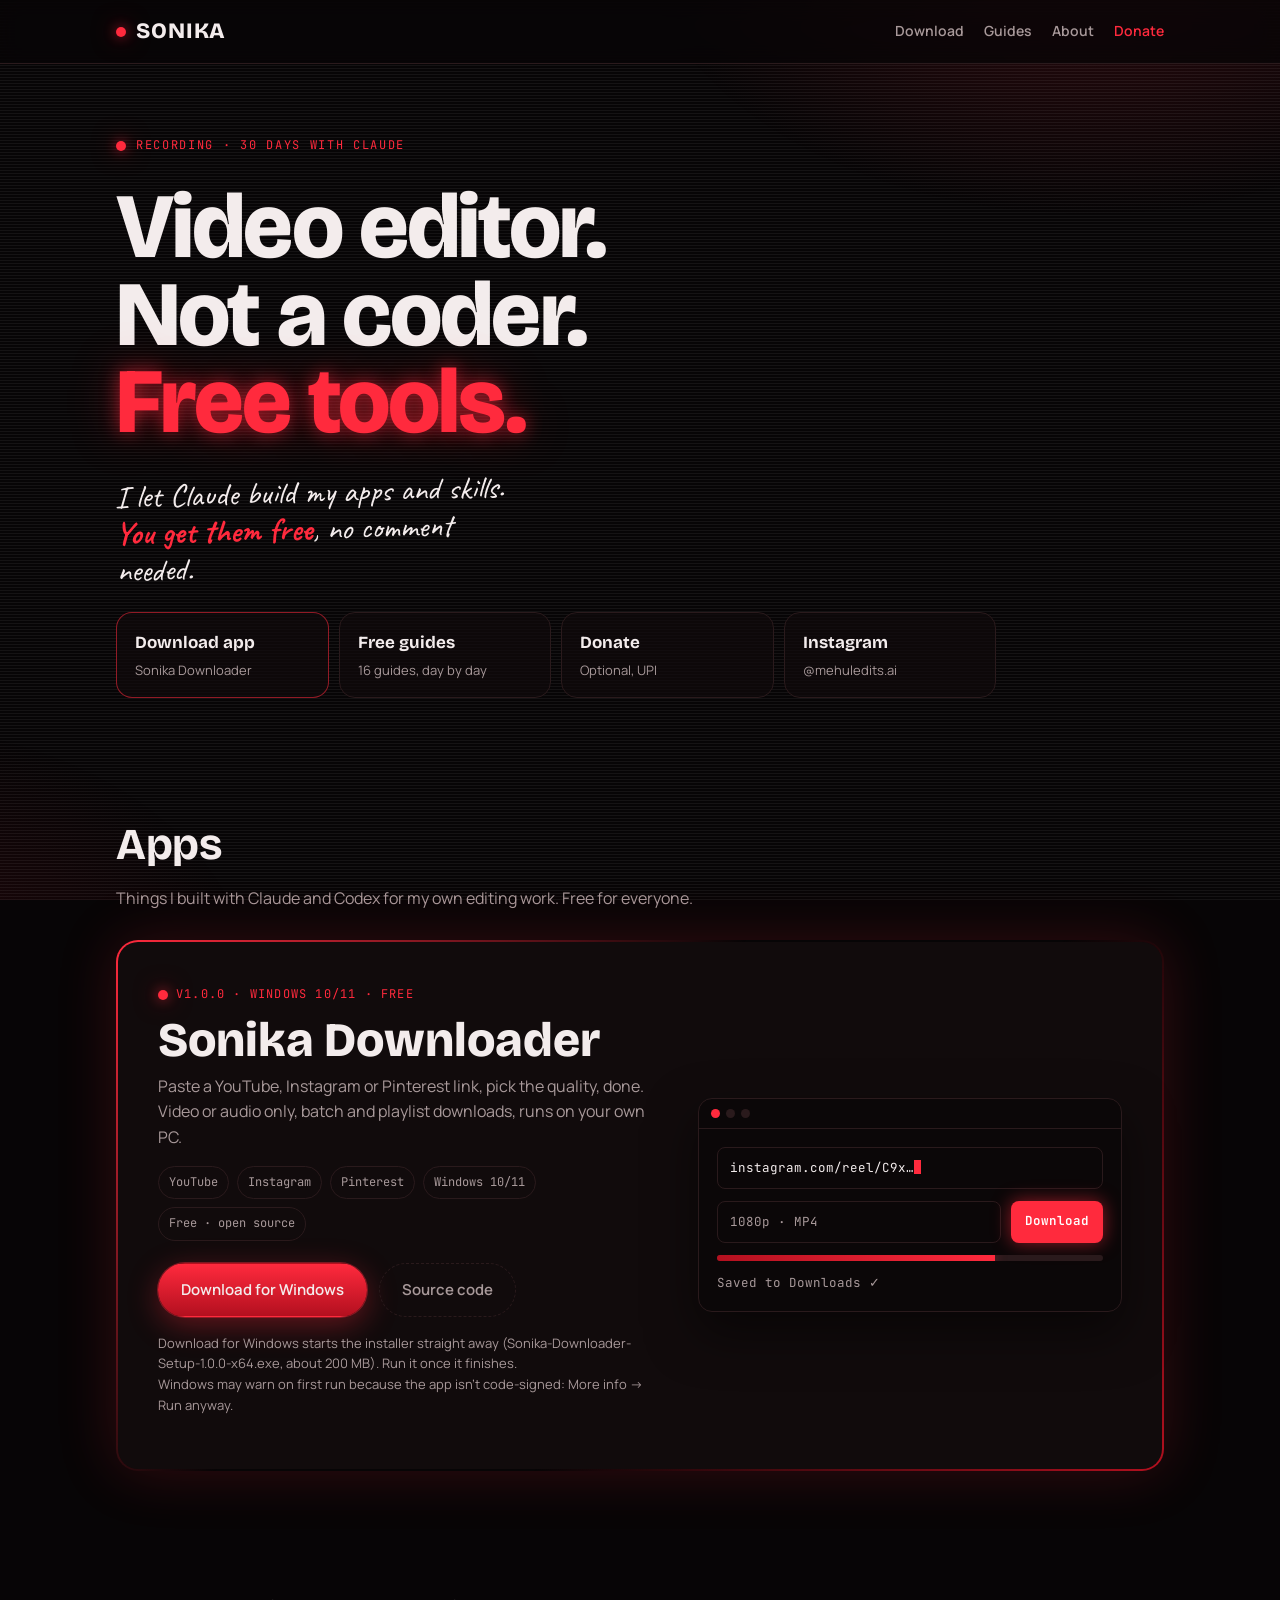
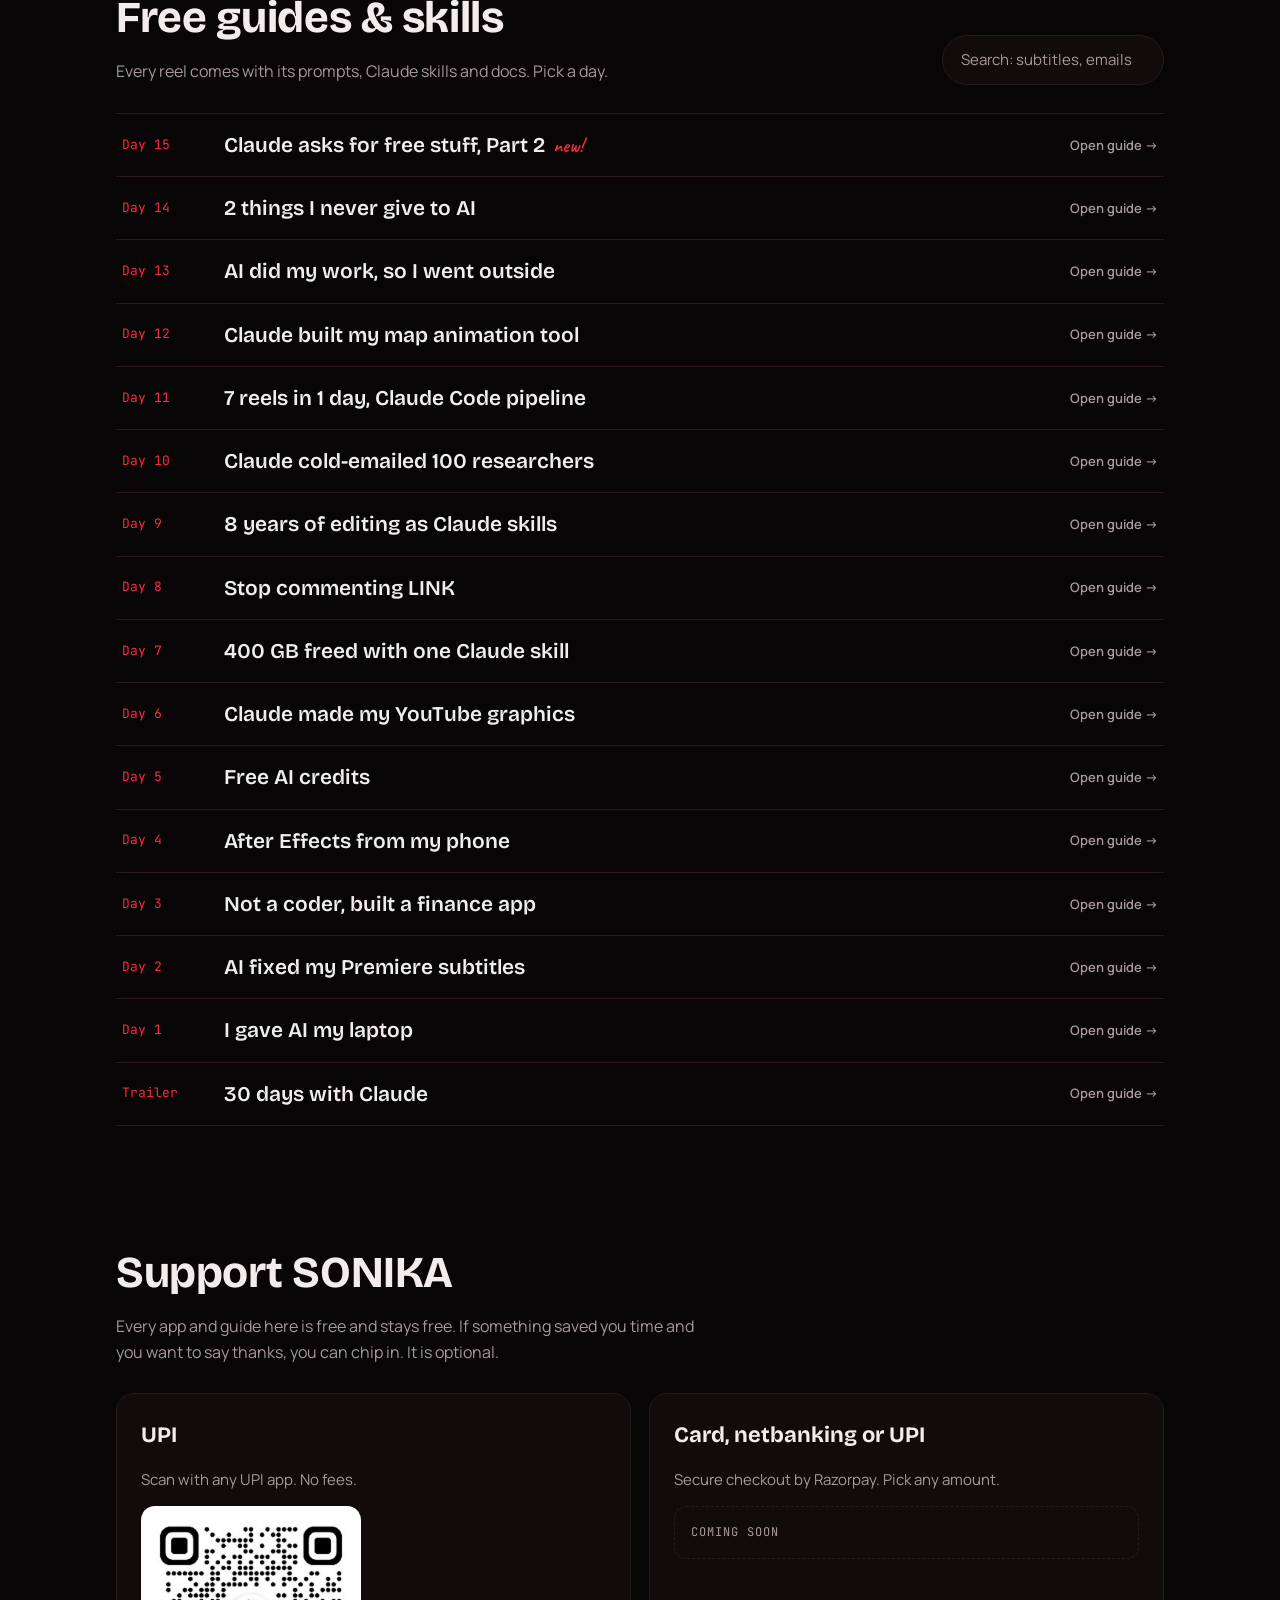
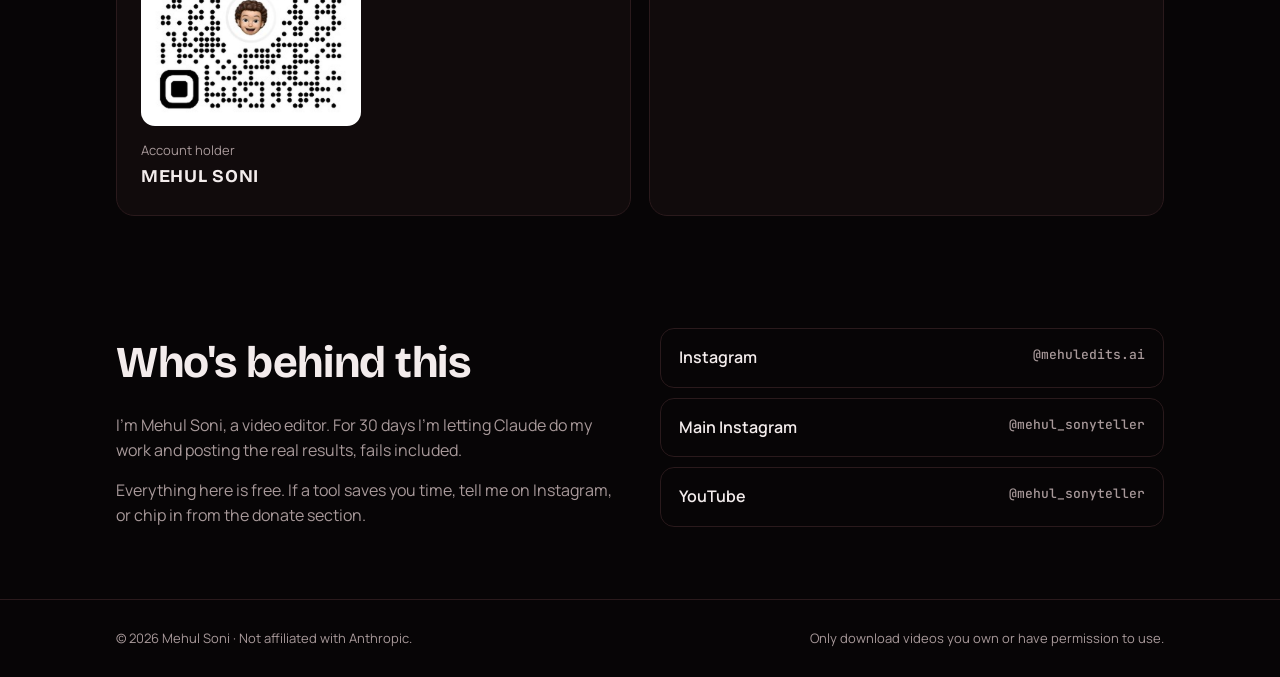
==== commit c11042a0: "Direct installer download, Drive option, source link Co-Authored-By: Claude Opus 5.5 <noreply@anthro" ====
--- a/index.html
+++ b/index.html
@@ -65,6 +65,8 @@
 .btn{display:inline-flex;align-items:center;gap:10px;padding:14px 22px;border-radius:999px;font-weight:600;font-size:15px;text-decoration:none;border:1px solid var(--line);transition:transform .2s,box-shadow .2s,border-color .2s;cursor:pointer;background:transparent;color:var(--text);font-family:var(--f-body)}
 .btn:hover{transform:translateY(-2px);border-color:var(--red)}
 .btn.primary{background:linear-gradient(180deg,var(--red),var(--red-deep));border-color:transparent;box-shadow:0 0 0 1px rgba(255,42,61,.4),0 8px 30px rgba(255,42,61,.35)}
+.btn.ghost{border-style:dashed;color:var(--muted)}
+.btn.ghost:hover{color:var(--text)}
 .btn.primary:hover{box-shadow:0 0 0 1px var(--red),0 10px 44px rgba(255,42,61,.6)}
 
 section{padding-block:56px}
@@ -241,7 +243,8 @@
       status: "v1.0.0 · Windows 10/11 · Free",
       blurb: "Paste a YouTube, Instagram or Pinterest link, pick the quality, done. Video or audio only, batch and playlist downloads, runs on your own PC.",
       chips: ["YouTube", "Instagram", "Pinterest", "Windows 10/11", "Free · open source"],
-      download: "https://github.com/mehulsoni000123/Sonika/releases/latest",
+      download: "https://github.com/mehulsoni000123/Sonika/releases/latest/download/Sonika-Downloader-Setup-1.0.0-x64.exe",
+      drive: "",                           // Google Drive share link goes here
       file: "Sonika-Downloader-Setup-1.0.0-x64.exe",
       source: "https://github.com/mehulsoni000123/Sonika",
     }
@@ -288,15 +291,16 @@
 ].map(([h,t,d]) => `<a href="${h}"${h.startsWith("http")?' target="_blank" rel="noopener"':""}><strong>${t}</strong><span>${esc(d)}</span></a>`).join("");
 
 document.getElementById("appList").innerHTML = SITE.apps.map(a => {
-  const main = `<a class="btn primary" href="${esc(a.download)}" target="_blank" rel="noopener">Download for Windows</a>`;
+  const main = `<a class="btn primary" href="${esc(a.download)}">Download for Windows</a>`
+    + (a.drive ? `<a class="btn" href="${esc(a.drive)}" target="_blank" rel="noopener">Download from Google Drive</a>` : "");
   return `<article class="app"><div class="app-in">
     <div>
       <span class="status"><span class="rec" aria-hidden="true"></span>${esc(a.status)}</span>
       <h3>${esc(a.name)}</h3>
       <p class="sub" style="margin:0">${esc(a.blurb)}</p>
       <div class="chips">${a.chips.map(c => `<span class="chip">${esc(c)}</span>`).join("")}</div>
-      <div class="ctas">${main}<a class="btn" href="${esc(a.source)}" target="_blank" rel="noopener">View on GitHub</a></div>
-      <p class="fine">You can download it from here. The button opens the GitHub release page: under <b>Assets</b>, click <b>${esc(a.file)}</b>, then run it.<br>Windows may warn on first run because the app isn't code-signed: More info → Run anyway.</p>
+      <div class="ctas">${main}<a class="btn ghost" href="${esc(a.source)}" target="_blank" rel="noopener">Source code</a></div>
+      <p class="fine">Download for Windows starts the installer straight away (${esc(a.file)}, about 200 MB). Run it once it finishes.<br>Windows may warn on first run because the app isn't code-signed: More info → Run anyway.</p>
     </div>
     <div class="win" aria-hidden="true">
       <div class="win-bar"><i></i><i></i><i></i></div>
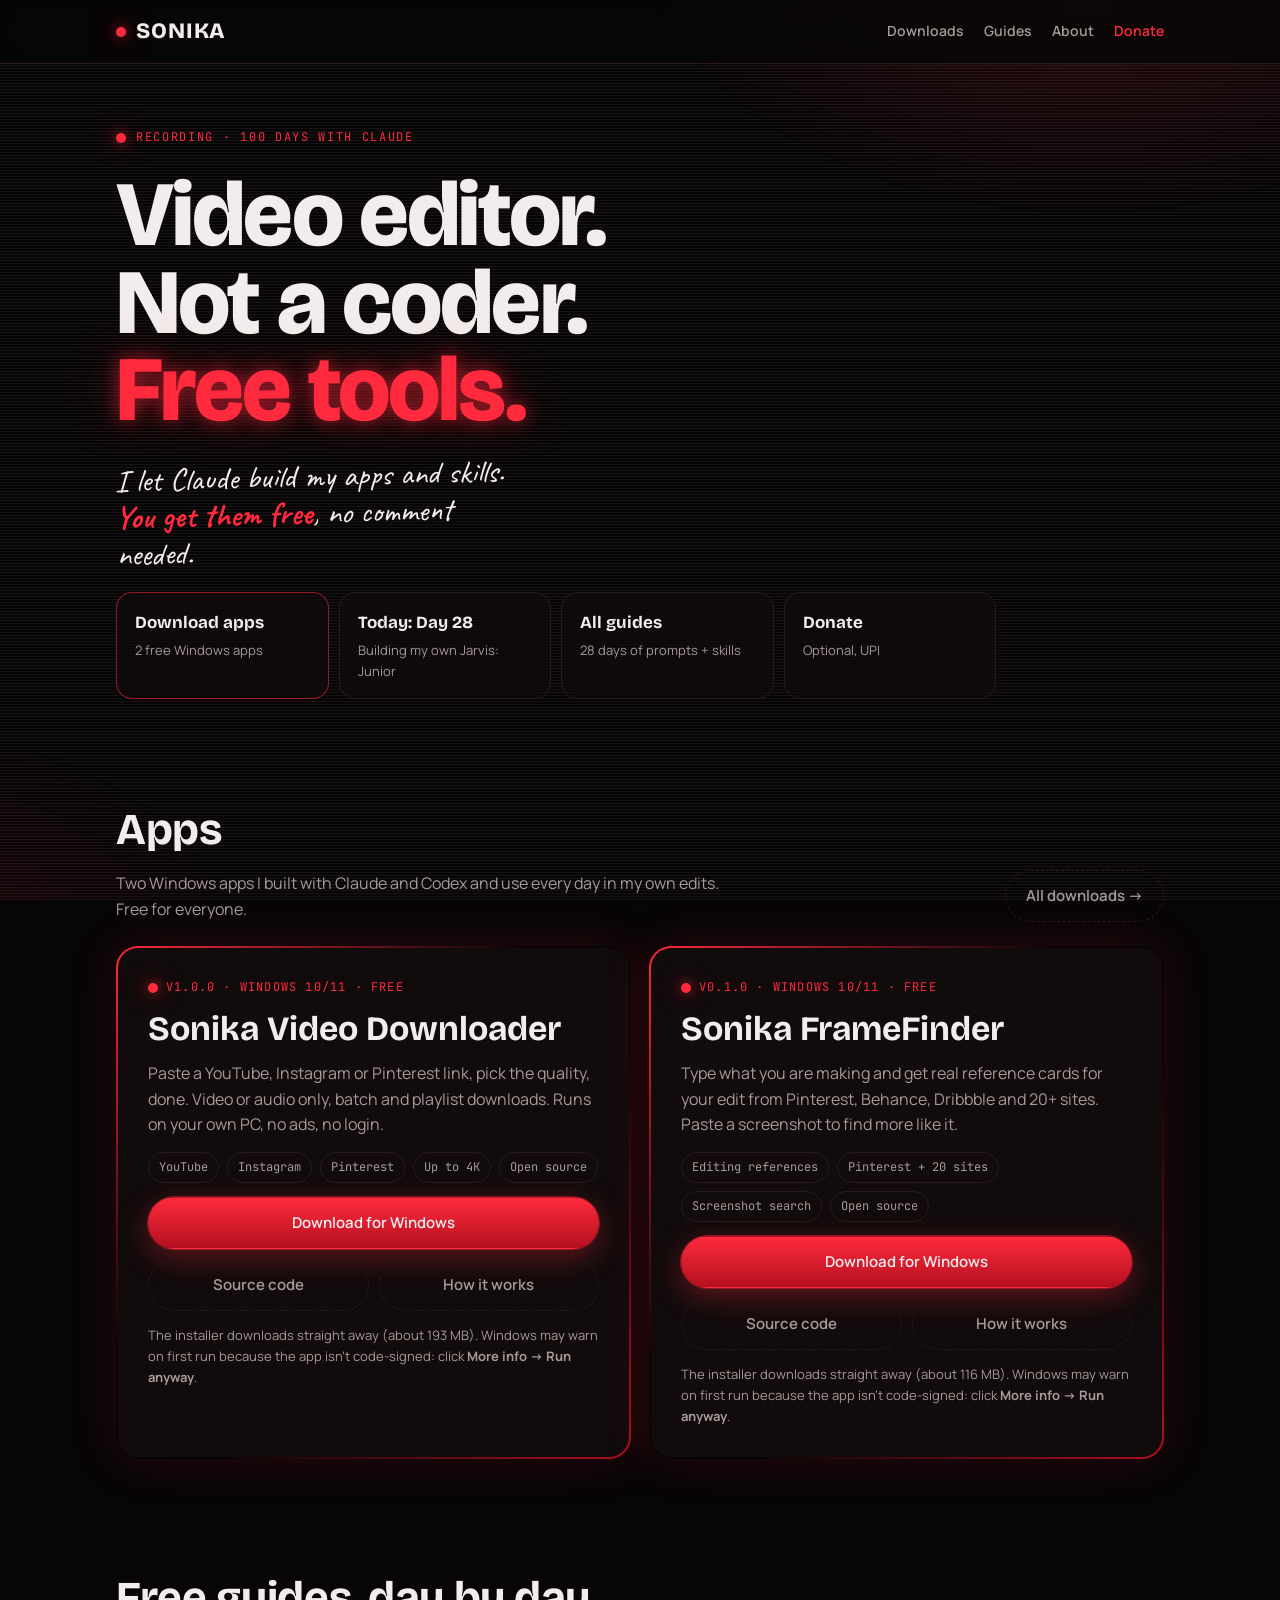
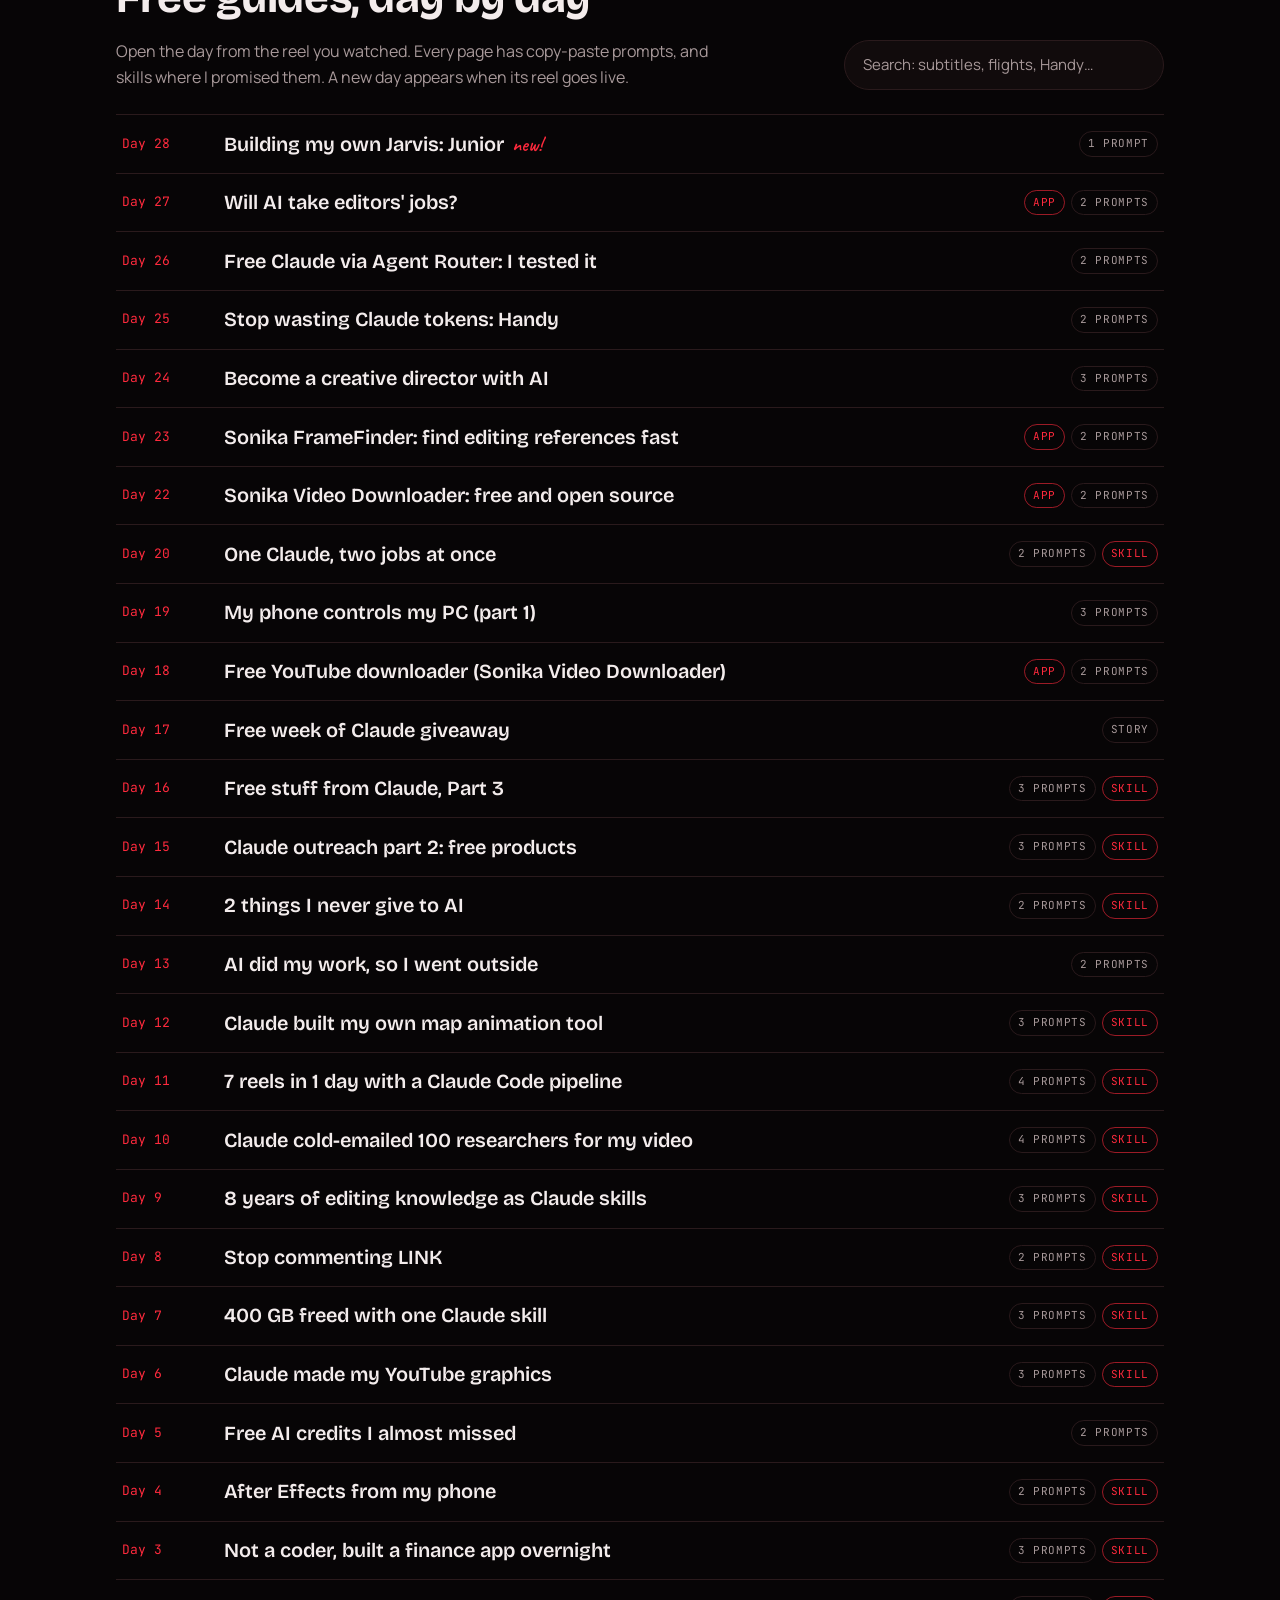
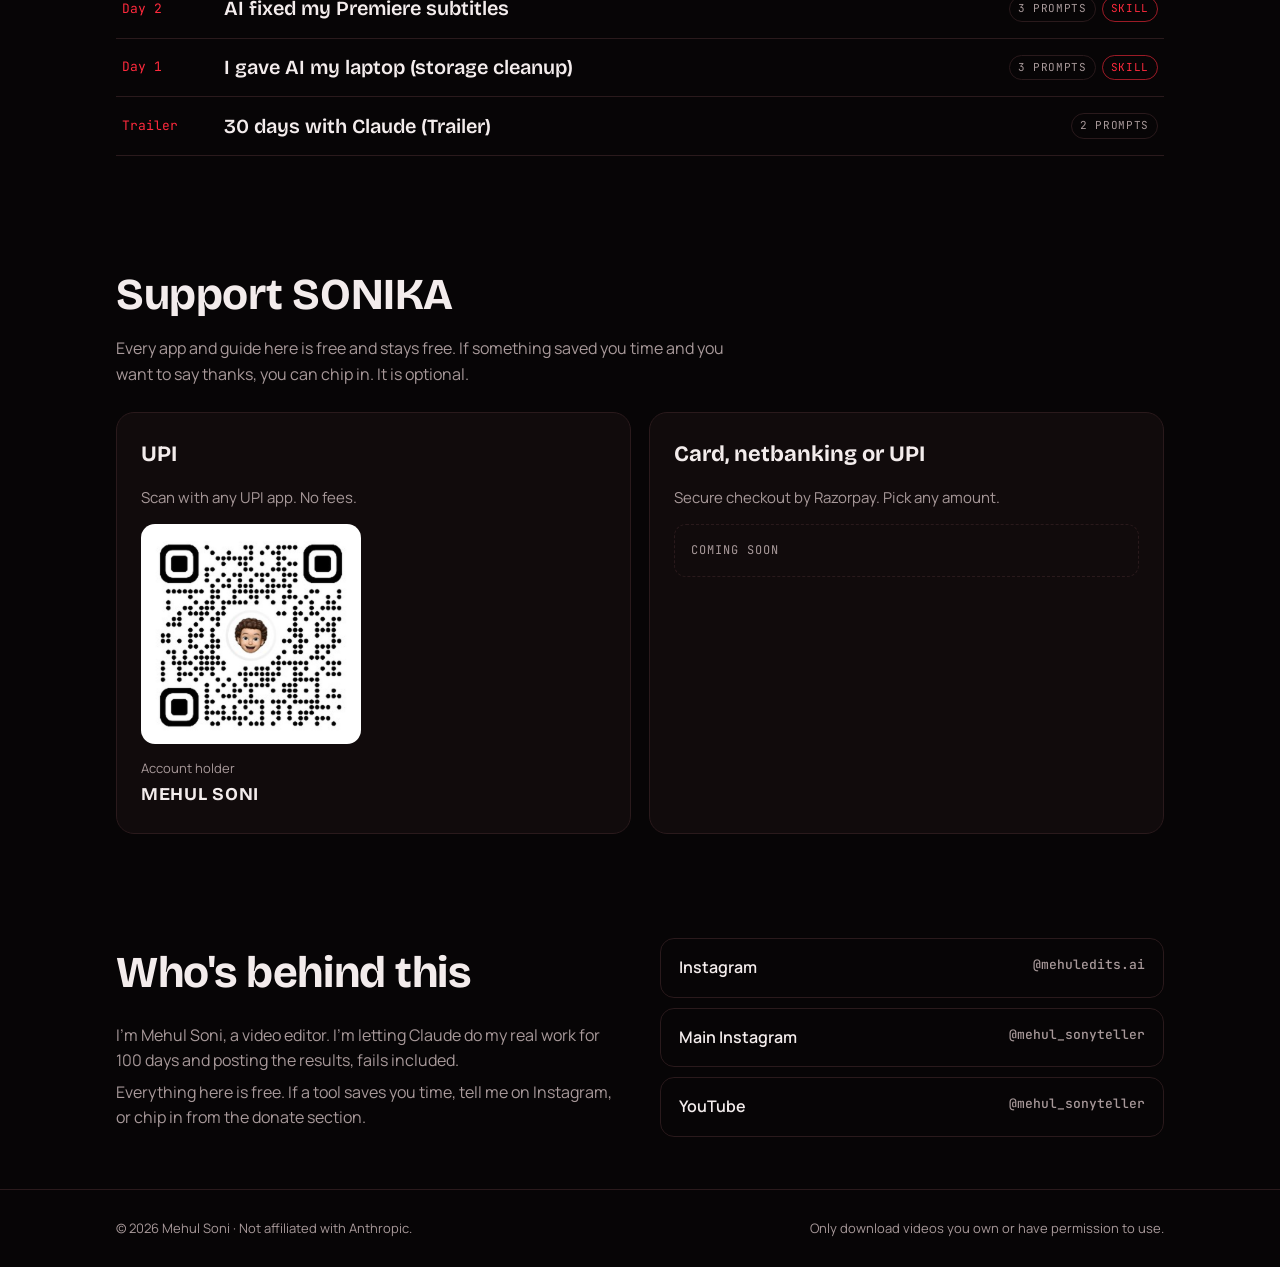
==== commit 3383be2e: "New site: Downloads page (2 apps), day-by-day guide pages, timed vault releases Co-Authored-By: Clau" ====
--- a/index.html
+++ b/index.html
@@ -4,186 +4,19 @@
 <meta charset="utf-8">
 <meta name="viewport" content="width=device-width, initial-scale=1, viewport-fit=cover">
 <title>SONIKA</title>
-<meta name="claude:viewport-fit-sides" content="cover">
-<meta name="description" content="Free apps, Claude skills and guides by Mehul Soni, a video editor who lets Claude build his tools.">
+<meta name="description" content="Free apps, Claude prompts and skills by Mehul Soni (@mehuledits.ai), a video editor who lets Claude build his tools.">
 <link rel="preconnect" href="https://fonts.googleapis.com">
 <link rel="preconnect" href="https://fonts.gstatic.com" crossorigin>
 <link rel="stylesheet" href="https://fonts.googleapis.com/css2?family=Bricolage+Grotesque:opsz,wght@12..96,500;12..96,700;12..96,800&family=Manrope:wght@400;500;600&family=Caveat:wght@600;700&family=JetBrains+Mono:wght@500&display=swap">
-<style>
-/* Layout: single dark "editing bay" — glowing red record light, one featured app, a day-by-day guide log like a timeline */
-:root{
-  --ink:#070506;          /* page black, faint red bias */
-  --panel:#110b0c;        /* raised surface */
-  --line:#2a1a1c;         /* hairlines */
-  --text:#f3ecec;         /* primary text */
-  --muted:#a8999a;        /* secondary text */
-  --red:#ff2a3d;          /* signal red */
-  --red-deep:#b3101f;     /* gradient depth */
-  --glow:rgba(255,42,61,.55);
-  --f-display:"Bricolage Grotesque","Arial Black",system-ui,sans-serif;
-  --f-body:"Manrope",system-ui,-apple-system,"Segoe UI",sans-serif;
-  --f-hand:"Caveat","Segoe Print","Comic Sans MS",cursive;
-  --f-mono:"JetBrains Mono",ui-monospace,Consolas,monospace;
-  color-scheme:dark;
-}
-*{box-sizing:border-box}
-body{margin:0}img{max-width:100%}[hidden]{display:none!important}
-:root{padding-top:env(safe-area-inset-top,0px);padding-bottom:env(safe-area-inset-bottom,0px)}
-html{background:var(--ink);scroll-behavior:smooth}
-body{background:var(--ink);color:var(--text);font-family:var(--f-body);font-size:16px;line-height:1.6;overflow-x:hidden}
-body::before{content:"";position:fixed;inset:0 0 auto;height:env(safe-area-inset-top,0px);z-index:10;background:var(--ink)}
-a{color:inherit}
-:focus-visible{outline:2px solid var(--red);outline-offset:3px;border-radius:6px}
-.wrap{max-width:1080px;margin:0 auto;padding-left:max(16px,env(safe-area-inset-left,0px));padding-right:max(16px,env(safe-area-inset-right,0px))}
-
-/* ambient glow */
-.aura{position:fixed;inset:0;pointer-events:none;z-index:0;
-  background:radial-gradient(60vmax 40vmax at 85% -10%,rgba(255,42,61,.18),transparent 60%),
-             radial-gradient(50vmax 35vmax at -10% 110%,rgba(179,16,31,.16),transparent 60%)}
-.grain{position:fixed;inset:0;pointer-events:none;z-index:0;opacity:.06;
-  background-image:repeating-linear-gradient(0deg,#fff 0 1px,transparent 1px 3px)}
-main,header,footer{position:relative;z-index:1}
-
-/* nav */
-header{position:sticky;top:env(safe-area-inset-top,0px);z-index:5;background:rgba(7,5,6,.78);backdrop-filter:blur(12px);border-bottom:1px solid var(--line)}
-.nav{display:flex;align-items:center;justify-content:space-between;gap:16px;padding-block:14px}
-.mark{font-family:var(--f-display);font-weight:800;font-size:22px;letter-spacing:.04em;text-decoration:none;display:flex;align-items:center;gap:10px}
-.rec{width:10px;height:10px;border-radius:50%;background:var(--red);box-shadow:0 0 12px var(--glow),0 0 24px var(--glow);animation:pulse 1.6s ease-in-out infinite}
-@keyframes pulse{50%{opacity:.35;box-shadow:0 0 4px var(--glow)}}
-.navlinks{display:flex;gap:20px;font-size:14px;font-weight:600}
-.navlinks a{text-decoration:none;color:var(--muted)}
-.navlinks a:hover{color:var(--text)}
-
-/* hero */
-.hero{padding-block:72px 56px;display:grid;gap:28px}
-.tag{font-family:var(--f-mono);font-size:12px;letter-spacing:.14em;text-transform:uppercase;color:var(--red);display:flex;align-items:center;gap:10px}
-h1{font-family:var(--f-display);font-weight:800;font-size:clamp(40px,8vw,92px);line-height:.95;letter-spacing:-.02em;margin:0;text-wrap:balance}
-h1 .hot{color:var(--red);text-shadow:0 0 18px var(--glow),0 0 48px rgba(255,42,61,.35)}
-.note{font-family:var(--f-hand);font-size:clamp(24px,3.4vw,32px);color:var(--text);transform:rotate(-1.5deg);margin:0;max-width:30ch;line-height:1.15}
-.note b{color:var(--red);font-weight:700}
-.ctas{display:flex;flex-wrap:wrap;gap:12px}
-.btn{display:inline-flex;align-items:center;gap:10px;padding:14px 22px;border-radius:999px;font-weight:600;font-size:15px;text-decoration:none;border:1px solid var(--line);transition:transform .2s,box-shadow .2s,border-color .2s;cursor:pointer;background:transparent;color:var(--text);font-family:var(--f-body)}
-.btn:hover{transform:translateY(-2px);border-color:var(--red)}
-.btn.primary{background:linear-gradient(180deg,var(--red),var(--red-deep));border-color:transparent;box-shadow:0 0 0 1px rgba(255,42,61,.4),0 8px 30px rgba(255,42,61,.35)}
-.btn.ghost{border-style:dashed;color:var(--muted)}
-.btn.ghost:hover{color:var(--text)}
-.btn.primary:hover{box-shadow:0 0 0 1px var(--red),0 10px 44px rgba(255,42,61,.6)}
-
-section{padding-block:56px}
-.sec-head{display:flex;align-items:end;justify-content:space-between;gap:16px;flex-wrap:wrap;margin-bottom:28px}
-h2{font-family:var(--f-display);font-weight:700;font-size:clamp(28px,4.5vw,44px);margin:0;letter-spacing:-.01em;text-wrap:balance}
-.sub{color:var(--muted);margin:6px 0 0;max-width:60ch}
-
-/* featured app */
-.app{position:relative;border-radius:22px;padding:2px;background:linear-gradient(135deg,var(--red),transparent 40%,transparent 60%,var(--red-deep));box-shadow:0 0 60px rgba(255,42,61,.18)}
-.app-in{border-radius:20px;background:var(--panel);padding:clamp(22px,4vw,40px);display:grid;grid-template-columns:1.2fr 1fr;gap:32px;align-items:center}
-.app-in>*{min-width:0}
-.app h3{font-family:var(--f-display);font-weight:800;font-size:clamp(30px,5vw,48px);margin:8px 0 10px;line-height:1}
-.chips{display:flex;flex-wrap:wrap;gap:8px;margin:16px 0 22px}
-.chip{font-family:var(--f-mono);font-size:12px;padding:6px 10px;border-radius:999px;border:1px solid var(--line);color:var(--muted)}
-.status{display:inline-flex;align-items:center;gap:8px;font-family:var(--f-mono);font-size:12px;letter-spacing:.1em;text-transform:uppercase;color:var(--red)}
-.fine{font-size:13px;color:var(--muted);margin-top:16px}
-/* mock window */
-.win{border-radius:14px;border:1px solid var(--line);background:#0b0708;overflow:hidden;box-shadow:0 20px 50px rgba(0,0,0,.5)}
-.win-bar{display:flex;gap:6px;padding:10px 12px;border-bottom:1px solid var(--line)}
-.win-bar i{width:9px;height:9px;border-radius:50%;background:var(--line)}
-.win-bar i:first-child{background:var(--red)}
-.win-body{padding:18px;display:grid;gap:12px;font-family:var(--f-mono);font-size:12.5px}
-.field{border:1px solid var(--line);border-radius:8px;padding:10px 12px;color:var(--muted);white-space:nowrap;overflow:hidden;text-overflow:ellipsis}
-.field .typed{color:var(--text)}
-.caret{display:inline-block;width:7px;height:14px;background:var(--red);vertical-align:-2px;animation:blink 1s steps(1) infinite}
-@keyframes blink{50%{opacity:0}}
-.row2{display:flex;gap:10px}
-.row2 .field{flex:1}
-.go{border-radius:8px;padding:10px 14px;background:var(--red);color:#fff;font-weight:600;box-shadow:0 0 18px var(--glow)}
-.bar{height:6px;border-radius:6px;background:var(--line);overflow:hidden}
-.bar span{display:block;height:100%;width:72%;background:linear-gradient(90deg,var(--red-deep),var(--red));box-shadow:0 0 12px var(--glow);animation:load 3.2s ease-in-out infinite}
-@keyframes load{0%{width:8%}80%,100%{width:100%}}
-
-/* guides */
-.tools{display:flex;gap:12px;flex-wrap:wrap}
-.search{background:var(--panel);border:1px solid var(--line);border-radius:999px;padding:12px 18px;color:var(--text);font:inherit;font-size:15px;width:min(320px,100%)}
-.search::placeholder{color:var(--muted)}
-.log{list-style:none;margin:0;padding:0;border-top:1px solid var(--line)}
-.log li{border-bottom:1px solid var(--line)}
-.log a{display:grid;grid-template-columns:84px 1fr auto;gap:18px;align-items:center;padding:18px 6px;text-decoration:none;transition:background .2s,padding .2s}
-.log a>*{min-width:0}
-.log a:hover{background:linear-gradient(90deg,rgba(255,42,61,.10),transparent 70%);padding-left:14px}
-.day{font-family:var(--f-mono);font-size:13px;color:var(--red);font-variant-numeric:tabular-nums}
-.gt{font-family:var(--f-display);font-weight:600;font-size:clamp(17px,2.2vw,21px);line-height:1.25}
-.open{font-size:13px;font-weight:600;color:var(--muted);white-space:nowrap}
-.log a:hover .open{color:var(--red)}
-.empty{color:var(--muted);padding:24px 6px}
-.new{font-family:var(--f-hand);font-size:20px;color:var(--red);margin-left:8px}
-
-
-/* quick links */
-.quick{display:grid;grid-template-columns:repeat(4,1fr);gap:10px;max-width:880px}
-.quick a{display:flex;flex-direction:column;gap:4px;padding:16px 18px;border:1px solid var(--line);border-radius:16px;background:rgba(17,11,12,.7);text-decoration:none;transition:border-color .2s,box-shadow .2s,transform .2s;min-width:0}
-.quick a:hover{border-color:var(--red);box-shadow:0 0 24px rgba(255,42,61,.2);transform:translateY(-2px)}
-.quick strong{font-family:var(--f-display);font-size:17px;font-weight:700}
-.quick span{font-size:13px;color:var(--muted)}
-.quick a:first-child{border-color:rgba(255,42,61,.55)}
-@media (max-width:760px){.quick{grid-template-columns:1fr 1fr}}
-/* donate */
-.navdonate{color:var(--red)!important}
-.don{display:grid;grid-template-columns:1fr 1fr;gap:18px}
-.don>*{min-width:0}
-.dcard{border:1px solid var(--line);border-radius:18px;background:var(--panel);padding:24px;display:grid;gap:14px;align-content:start}
-.dcard h3{font-family:var(--f-display);font-weight:700;font-size:22px;margin:0}
-.dcard p{margin:0;color:var(--muted);font-size:15px}
-.qr{width:220px;max-width:100%;height:auto;border-radius:14px;background:#fff;padding:8px}
-.holder{display:flex;flex-direction:column;gap:2px;font-size:13px;color:var(--muted)}
-.holder strong{font-family:var(--f-display);font-size:18px;color:var(--text);letter-spacing:.04em}
-.upi{display:flex;gap:10px;flex-wrap:wrap;align-items:center}
-.upi code{font-family:var(--f-mono);font-size:14px;padding:10px 12px;border:1px solid var(--line);border-radius:10px;word-break:break-all}
-.soon{font-family:var(--f-mono);font-size:12px;letter-spacing:.08em;text-transform:uppercase;color:var(--muted);border:1px dashed var(--line);border-radius:12px;padding:16px}
-.toast{font-size:13px;color:var(--red);min-height:1.2em}
-@media (max-width:760px){.don{grid-template-columns:1fr}}
-
-/* about */
-.about{display:grid;grid-template-columns:1fr 1fr;gap:40px}
-.about>*{min-width:0}
-.about p{margin:0 0 14px;max-width:60ch}
-.links{display:flex;flex-direction:column;gap:10px}
-.links a{display:flex;justify-content:space-between;gap:12px;padding:16px 18px;border:1px solid var(--line);border-radius:14px;text-decoration:none;font-weight:600;transition:border-color .2s,box-shadow .2s}
-.links a span{color:var(--muted);font-family:var(--f-mono);font-size:13px;font-weight:500}
-.links a:hover{border-color:var(--red);box-shadow:0 0 24px rgba(255,42,61,.18)}
-
-footer{border-top:1px solid var(--line);padding-block:28px;color:var(--muted);font-size:13px}
-.foot{display:flex;justify-content:space-between;gap:16px;flex-wrap:wrap}
-
-@media (max-width:760px){
-  .app-in,.about{grid-template-columns:1fr}
-  .navlinks{gap:14px}
-  .navlinks .hide-s{display:none}
-  .log a{grid-template-columns:62px 1fr;gap:12px}
-  .open{display:none}
-  .hero{padding-block:48px 36px}
-}
-@media (prefers-reduced-motion:reduce){*{animation:none!important;transition:none!important}}
-</style>
+<link rel="icon" href="data:image/svg+xml,%3Csvg xmlns=%22http://www.w3.org/2000/svg%22 viewBox=%220 0 16 16%22%3E%3Ccircle cx=%228%22 cy=%228%22 r=%226%22 fill=%22%23ff2a3d%22/%3E%3C/svg%3E">
+<link rel="stylesheet" href="assets/site.css">
 </head>
-<body>
-
-<div class="aura" aria-hidden="true"></div>
-<div class="grain" aria-hidden="true"></div>
-
-<header>
-  <div class="wrap nav">
-    <a class="mark" href="#top"><span class="rec" aria-hidden="true"></span>SONIKA</a>
-    <nav class="navlinks" aria-label="Main">
-      <a href="#apps">Download</a>
-      <a href="#guides">Guides</a>
-      <a class="hide-s" href="#about">About</a>
-      <a class="navdonate" href="#donate">Donate</a>
-    </nav>
-  </div>
-</header>
-
+<body data-page="home">
+<div class="aura" aria-hidden="true"></div><div class="grain" aria-hidden="true"></div>
+<header id="hdr"></header>
 <main id="top">
   <div class="wrap hero">
-    <div class="tag"><span class="rec" aria-hidden="true"></span>Recording · 30 days with Claude</div>
+    <div class="tag"><span class="rec" aria-hidden="true"></span>Recording · 100 days with Claude</div>
     <h1>Video editor.<br>Not a coder.<br><span class="hot">Free tools.</span></h1>
     <p class="note">I let Claude build my apps and skills. <b>You get them free</b>, no comment needed.</p>
     <nav class="quick" id="quick" aria-label="Quick links"></nav>
@@ -191,20 +24,19 @@
 
   <section id="apps">
     <div class="wrap">
-      <div class="sec-head">
-        <div><h2>Apps</h2><p class="sub">Things I built with Claude and Codex for my own editing work. Free for everyone.</p></div>
-      </div>
-      <div id="appList"></div>
+      <div class="sec-head"><div><h2>Apps</h2><p class="sub">Two Windows apps I built with Claude and Codex and use every day in my own edits. Free for everyone.</p></div>
+        <a class="btn ghost" href="downloads.html">All downloads →</a></div>
+      <div class="apps" id="appList"></div>
     </div>
   </section>
 
   <section id="guides">
     <div class="wrap">
       <div class="sec-head">
-        <div><h2>Free guides &amp; skills</h2><p class="sub">Every reel comes with its prompts, Claude skills and docs. Pick a day.</p></div>
-        <div class="tools"><label class="sr" for="q" hidden>Search guides</label><input id="q" class="search" type="search" placeholder="Search: subtitles, emails, After Effects…"></div>
+        <div><h2>Free guides, day by day</h2><p class="sub">Open the day from the reel you watched. Every page has copy-paste prompts, and skills where I promised them. A new day appears when its reel goes live.</p></div>
+        <input id="q" class="search" type="search" placeholder="Search: subtitles, flights, Handy…" aria-label="Search guides">
       </div>
-      <ul class="log" id="log"></ul>
+      <ul class="log" id="log"><li class="empty">Loading guides…</li></ul>
     </div>
   </section>
 
@@ -219,135 +51,14 @@
     <div class="wrap about">
       <div>
         <h2>Who's behind this</h2>
-        <p class="sub" style="margin-top:14px">I'm Mehul Soni, a video editor. For 30 days I'm letting Claude do my work and posting the real results, fails included.</p>
+        <p class="sub" style="margin-top:14px">I'm Mehul Soni, a video editor. I'm letting Claude do my real work for 100 days and posting the results, fails included.</p>
         <p class="sub">Everything here is free. If a tool saves you time, tell me on Instagram, or chip in from the donate section.</p>
       </div>
       <div class="links" id="social"></div>
     </div>
   </section>
 </main>
-
-<footer>
-  <div class="wrap foot">
-    <span>© 2026 Mehul Soni · Not affiliated with Anthropic.</span>
-    <span>Only download videos you own or have permission to use.</span>
-  </div>
-</footer>
-
-<script>
-/* ===== EDIT HERE: all site content lives in this block ===== */
-const SITE = {
-  apps: [
-    {
-      name: "Sonika Downloader",
-      status: "v1.0.0 · Windows 10/11 · Free",
-      blurb: "Paste a YouTube, Instagram or Pinterest link, pick the quality, done. Video or audio only, batch and playlist downloads, runs on your own PC.",
-      chips: ["YouTube", "Instagram", "Pinterest", "Windows 10/11", "Free · open source"],
-      download: "https://github.com/mehulsoni000123/Sonika/releases/latest/download/Sonika-Downloader-Setup-1.0.0-x64.exe",
-      drive: "",                           // Google Drive share link goes here
-      file: "Sonika-Downloader-Setup-1.0.0-x64.exe",
-      source: "https://github.com/mehulsoni000123/Sonika",
-    }
-  ],
-  guides: [
-    { day: "Day 15", title: "Claude asks for free stuff, Part 2", url: "https://drive.google.com/drive/folders/1B9cRTT7FAtGYgHFbODC4mVys8crJvFrC", isNew: true },
-    { day: "Day 14", title: "2 things I never give to AI", url: "https://drive.google.com/drive/folders/1GT0c9p6sOibY1OFZQPWa8SRkObhFtMws" },
-    { day: "Day 13", title: "AI did my work, so I went outside", url: "https://drive.google.com/drive/folders/13kEemzvnAifDokPBsIn9PCSD3w7N_Wfy" },
-    { day: "Day 12", title: "Claude built my map animation tool", url: "https://drive.google.com/drive/folders/1yp_FcdY38VxrgwWF1Z6hxeySsCeP2b2Y" },
-    { day: "Day 11", title: "7 reels in 1 day, Claude Code pipeline", url: "https://drive.google.com/drive/folders/1PbNUZJSyD5npZ0PTf5Dk3T1e99ZQRF6R" },
-    { day: "Day 10", title: "Claude cold-emailed 100 researchers", url: "https://drive.google.com/drive/folders/15Z_fbm9mNhTdJHVlDiY72R7S6Mk9NFiS" },
-    { day: "Day 9",  title: "8 years of editing as Claude skills", url: "https://drive.google.com/drive/folders/1o3lItywekltQXSDrGYLgUPY_1jRuVGxj" },
-    { day: "Day 8",  title: "Stop commenting LINK", url: "https://drive.google.com/drive/folders/1JlLBe7_AJCFxmIjIMsetX6bLcsXEKFPj" },
-    { day: "Day 7",  title: "400 GB freed with one Claude skill", url: "https://drive.google.com/drive/folders/1I8iiQelj5uHifEUemMTNZjFd4WTYEgjt" },
-    { day: "Day 6",  title: "Claude made my YouTube graphics", url: "https://drive.google.com/drive/folders/1HBhCILPxL7LWANkrehxKolGFDQ1UcyPp" },
-    { day: "Day 5",  title: "Free AI credits", url: "https://drive.google.com/drive/folders/1UdK1weOw4myzGNlz4pa0UUcNTi5lqsPA" },
-    { day: "Day 4",  title: "After Effects from my phone", url: "https://drive.google.com/drive/folders/1IT61RlQJGaH-GYT9wq3w1o2Ch9glDR9Z" },
-    { day: "Day 3",  title: "Not a coder, built a finance app", url: "https://drive.google.com/drive/folders/1gvUnVxK-aOXQptxKKW0865ZpOF3gxkEL" },
-    { day: "Day 2",  title: "AI fixed my Premiere subtitles", url: "https://drive.google.com/drive/folders/1jPXj_kZde5a08Jw2cOrtdtA7wKKR_yCV" },
-    { day: "Day 1",  title: "I gave AI my laptop", url: "https://drive.google.com/drive/folders/1MmGct-kV-P9l9wLj3iVgzFRZmURtuzS0" },
-    { day: "Trailer",title: "30 days with Claude", url: "https://drive.google.com/drive/folders/1ZylJMA07Z7FN33ossMUFFIp4HcKHMK9d" }
-  ],
-  donate: {
-    upiId: "",
-    holder: "MEHUL SONI",
-    upiQr: "upi-qr.png",
-    razorpay: ""      // Razorpay Payment Page link, https://rzp.io/...
-  },
-  social: [
-    { label: "Instagram", handle: "@mehuledits.ai", url: "https://instagram.com/mehuledits.ai" },
-    { label: "Main Instagram", handle: "@mehul_sonyteller", url: "https://instagram.com/mehul_sonyteller" },
-    { label: "YouTube", handle: "@mehul_sonyteller", url: "https://youtube.com/@mehul_sonyteller" }
-  ]
-};
-/* ===== end of content ===== */
-
-const esc = s => String(s).replace(/[&<>"]/g, c => ({"&":"&amp;","<":"&lt;",">":"&gt;",'"':"&quot;"}[c]));
-
-document.getElementById("quick").innerHTML = [
-  ["#apps","Download app","Sonika Downloader"],
-  ["#guides","Free guides",SITE.guides.length+" guides, day by day"],
-  ["#donate","Donate","Optional, UPI"],
-  ["https://instagram.com/mehuledits.ai","Instagram","@mehuledits.ai"]
-].map(([h,t,d]) => `<a href="${h}"${h.startsWith("http")?' target="_blank" rel="noopener"':""}><strong>${t}</strong><span>${esc(d)}</span></a>`).join("");
-
-document.getElementById("appList").innerHTML = SITE.apps.map(a => {
-  const main = `<a class="btn primary" href="${esc(a.download)}">Download for Windows</a>`
-    + (a.drive ? `<a class="btn" href="${esc(a.drive)}" target="_blank" rel="noopener">Download from Google Drive</a>` : "");
-  return `<article class="app"><div class="app-in">
-    <div>
-      <span class="status"><span class="rec" aria-hidden="true"></span>${esc(a.status)}</span>
-      <h3>${esc(a.name)}</h3>
-      <p class="sub" style="margin:0">${esc(a.blurb)}</p>
-      <div class="chips">${a.chips.map(c => `<span class="chip">${esc(c)}</span>`).join("")}</div>
-      <div class="ctas">${main}<a class="btn ghost" href="${esc(a.source)}" target="_blank" rel="noopener">Source code</a></div>
-      <p class="fine">Download for Windows starts the installer straight away (${esc(a.file)}, about 200 MB). Run it once it finishes.<br>Windows may warn on first run because the app isn't code-signed: More info → Run anyway.</p>
-    </div>
-    <div class="win" aria-hidden="true">
-      <div class="win-bar"><i></i><i></i><i></i></div>
-      <div class="win-body">
-        <div class="field"><span class="typed">instagram.com/reel/C9x…</span><span class="caret"></span></div>
-        <div class="row2"><div class="field">1080p · MP4</div><div class="go">Download</div></div>
-        <div class="bar"><span></span></div>
-        <div style="color:var(--muted)">Saved to Downloads ✓</div>
-      </div>
-    </div>
-  </div></article>`;
-}).join("");
-
-const log = document.getElementById("log");
-function renderGuides(q = "") {
-  const t = q.trim().toLowerCase();
-  const list = SITE.guides.filter(g => !t || (g.day + " " + g.title).toLowerCase().includes(t));
-  log.innerHTML = list.length ? list.map(g => `<li><a href="${esc(g.url)}" target="_blank" rel="noopener">
-      <span class="day">${esc(g.day)}</span>
-      <span class="gt">${esc(g.title)}${g.isNew ? '<span class="new">new!</span>' : ""}</span>
-      <span class="open">Open guide →</span></a></li>`).join("")
-    : `<li class="empty">Nothing matches "${esc(q)}". Try another word.</li>`;
-}
-renderGuides();
-document.getElementById("q").addEventListener("input", e => renderGuides(e.target.value));
-
-
-const D = SITE.donate;
-function copyText(t, el){
-  const done = ok => { el.textContent = ok ? "Copied" : "Select and copy it manually"; };
-  try { navigator.clipboard.writeText(t).then(()=>done(true),()=>done(false)); } catch(e){ done(false); }
-}
-const upiCard = (D.upiId || D.upiQr)
-  ? `<div class="dcard"><h3>UPI</h3><p>Scan with any UPI app. No fees.</p>
-      ${D.upiQr ? `<img class="qr" src="${esc(D.upiQr)}" alt="UPI QR code">` : ""}
-      ${D.holder ? `<div class="holder"><span>Account holder</span><strong>${esc(D.holder)}</strong></div>` : ""}
-      ${D.upiId ? `<div class="upi"><code>${esc(D.upiId)}</code><button class="btn" id="copyUpi" type="button">Copy ID</button></div><div class="toast" id="upiMsg" role="status"></div>` : ""}</div>`
-  : `<div class="dcard"><h3>UPI</h3><p>Scan or copy the ID. No fees.</p><div class="soon">Coming soon</div></div>`;
-const rzpCard = D.razorpay
-  ? `<div class="dcard"><h3>Card, netbanking or UPI</h3><p>Secure checkout by Razorpay. Pick any amount.</p><a class="btn primary" href="${esc(D.razorpay)}" target="_blank" rel="noopener">Donate with Razorpay</a></div>`
-  : `<div class="dcard"><h3>Card, netbanking or UPI</h3><p>Secure checkout by Razorpay. Pick any amount.</p><div class="soon">Coming soon</div></div>`;
-document.getElementById("donWrap").innerHTML = upiCard + rzpCard;
-const cu = document.getElementById("copyUpi");
-if (cu) cu.addEventListener("click", () => copyText(D.upiId, document.getElementById("upiMsg")));
-
-document.getElementById("social").innerHTML = SITE.social.map(s =>
-  `<a href="${esc(s.url)}" target="_blank" rel="noopener">${esc(s.label)}<span>${esc(s.handle)}</span></a>`).join("");
-</script>
+<footer id="ftr"></footer>
+<script src="assets/site.js"></script>
 </body>
 </html>
--- a/assets/site.css
+++ b/assets/site.css
@@ -0,0 +1,157 @@
+/* SONIKA: dark editing bay, red record light. Shared by every page. */
+:root{
+  --ink:#070506; --panel:#110b0c; --panel-2:#170e10; --line:#2a1a1c;
+  --text:#f3ecec; --muted:#a8999a; --red:#ff2a3d; --red-deep:#b3101f;
+  --glow:rgba(255,42,61,.55); --ok:#4ade80;
+  --f-display:"Bricolage Grotesque","Arial Black",system-ui,sans-serif;
+  --f-body:"Manrope",system-ui,-apple-system,"Segoe UI",sans-serif;
+  --f-hand:"Caveat","Segoe Print","Comic Sans MS",cursive;
+  --f-mono:"JetBrains Mono",ui-monospace,Consolas,monospace;
+  color-scheme:dark;
+}
+*{box-sizing:border-box}
+body{margin:0}img{max-width:100%}[hidden]{display:none!important}
+:root{padding-top:env(safe-area-inset-top,0px);padding-bottom:env(safe-area-inset-bottom,0px)}
+html{background:var(--ink);scroll-behavior:smooth}
+body{background:var(--ink);color:var(--text);font-family:var(--f-body);font-size:16px;line-height:1.6;overflow-x:hidden}
+body::before{content:"";position:fixed;inset:0 0 auto;height:env(safe-area-inset-top,0px);z-index:10;background:var(--ink)}
+a{color:inherit}
+:focus-visible{outline:2px solid var(--red);outline-offset:3px;border-radius:6px}
+.wrap{max-width:1080px;margin:0 auto;padding-left:max(16px,env(safe-area-inset-left,0px));padding-right:max(16px,env(safe-area-inset-right,0px))}
+.narrow{max-width:820px}
+
+.aura{position:fixed;inset:0;pointer-events:none;z-index:0;
+  background:radial-gradient(60vmax 40vmax at 85% -10%,rgba(255,42,61,.18),transparent 60%),
+             radial-gradient(50vmax 35vmax at -10% 110%,rgba(179,16,31,.16),transparent 60%)}
+.grain{position:fixed;inset:0;pointer-events:none;z-index:0;opacity:.06;background-image:repeating-linear-gradient(0deg,#fff 0 1px,transparent 1px 3px)}
+main,header,footer{position:relative;z-index:1}
+
+/* nav */
+header{position:sticky;top:env(safe-area-inset-top,0px);z-index:5;background:rgba(7,5,6,.82);backdrop-filter:blur(12px);border-bottom:1px solid var(--line)}
+.nav{display:flex;align-items:center;justify-content:space-between;gap:16px;padding-block:14px}
+.mark{font-family:var(--f-display);font-weight:800;font-size:22px;letter-spacing:.04em;text-decoration:none;display:flex;align-items:center;gap:10px}
+.rec{width:10px;height:10px;border-radius:50%;background:var(--red);box-shadow:0 0 12px var(--glow),0 0 24px var(--glow);animation:pulse 1.6s ease-in-out infinite;flex:none}
+@keyframes pulse{50%{opacity:.35;box-shadow:0 0 4px var(--glow)}}
+.navlinks{display:flex;gap:20px;font-size:14px;font-weight:600}
+.navlinks a{text-decoration:none;color:var(--muted)}
+.navlinks a:hover,.navlinks a[aria-current="page"]{color:var(--text)}
+.navlinks .navdonate{color:var(--red)}
+
+/* type */
+.tag{font-family:var(--f-mono);font-size:12px;letter-spacing:.14em;text-transform:uppercase;color:var(--red);display:flex;align-items:center;gap:10px}
+h1{font-family:var(--f-display);font-weight:800;font-size:clamp(40px,8vw,92px);line-height:.95;letter-spacing:-.02em;margin:0;text-wrap:balance}
+h1.page{font-size:clamp(34px,6vw,60px);line-height:1.02}
+h1 .hot{color:var(--red);text-shadow:0 0 18px var(--glow),0 0 48px rgba(255,42,61,.35)}
+h2{font-family:var(--f-display);font-weight:700;font-size:clamp(28px,4.5vw,44px);margin:0;letter-spacing:-.01em;text-wrap:balance}
+h3{font-family:var(--f-display);font-weight:700;margin:0}
+.sub{color:var(--muted);margin:6px 0 0;max-width:62ch}
+.note{font-family:var(--f-hand);font-size:clamp(24px,3.4vw,32px);transform:rotate(-1.5deg);margin:0;max-width:30ch;line-height:1.15}
+.note b{color:var(--red);font-weight:700}
+
+/* buttons */
+.ctas{display:flex;flex-wrap:wrap;gap:12px}
+.btn{display:inline-flex;align-items:center;justify-content:center;gap:10px;padding:13px 20px;border-radius:999px;font-weight:600;font-size:15px;text-decoration:none;border:1px solid var(--line);transition:transform .2s,box-shadow .2s,border-color .2s;cursor:pointer;background:transparent;color:var(--text);font-family:var(--f-body)}
+.btn:hover{transform:translateY(-2px);border-color:var(--red)}
+.btn.primary{background:linear-gradient(180deg,var(--red),var(--red-deep));border-color:transparent;box-shadow:0 0 0 1px rgba(255,42,61,.4),0 8px 30px rgba(255,42,61,.35)}
+.btn.primary:hover{box-shadow:0 0 0 1px var(--red),0 10px 44px rgba(255,42,61,.6)}
+.btn.ghost{border-style:dashed;color:var(--muted)}
+.btn.ghost:hover{color:var(--text)}
+.btn.small{padding:8px 14px;font-size:13px}
+
+/* layout */
+.hero{padding-block:64px 44px;display:grid;gap:24px}
+section{padding-block:52px}
+.sec-head{display:flex;align-items:end;justify-content:space-between;gap:16px;flex-wrap:wrap;margin-bottom:24px}
+
+/* quick tiles */
+.quick{display:grid;grid-template-columns:repeat(4,1fr);gap:10px;max-width:880px}
+.quick a{display:flex;flex-direction:column;gap:4px;padding:16px 18px;border:1px solid var(--line);border-radius:16px;background:rgba(17,11,12,.7);text-decoration:none;transition:border-color .2s,box-shadow .2s,transform .2s;min-width:0}
+.quick a:hover{border-color:var(--red);box-shadow:0 0 24px rgba(255,42,61,.2);transform:translateY(-2px)}
+.quick strong{font-family:var(--f-display);font-size:17px}
+.quick span{font-size:13px;color:var(--muted)}
+.quick a:first-child{border-color:rgba(255,42,61,.55)}
+
+/* app cards */
+.apps{display:grid;grid-template-columns:1fr 1fr;gap:18px}
+.apps>*{min-width:0}
+.app{position:relative;border-radius:22px;padding:2px;background:linear-gradient(135deg,var(--red),transparent 40%,transparent 60%,var(--red-deep));box-shadow:0 0 50px rgba(255,42,61,.14)}
+.app-in{border-radius:20px;background:var(--panel);padding:clamp(20px,3vw,30px);display:grid;gap:14px;height:100%;align-content:start}
+.app h3{font-size:clamp(26px,3.6vw,34px);line-height:1.05}
+.status{display:inline-flex;align-items:center;gap:8px;font-family:var(--f-mono);font-size:12px;letter-spacing:.1em;text-transform:uppercase;color:var(--red)}
+.chips{display:flex;flex-wrap:wrap;gap:8px}
+.chip{font-family:var(--f-mono);font-size:12px;padding:5px 10px;border-radius:999px;border:1px solid var(--line);color:var(--muted)}
+.fine{font-size:13px;color:var(--muted);margin:0}
+.dl{display:grid;gap:10px}
+.dl .btn{width:100%}
+.dl-row{display:flex;gap:10px;flex-wrap:wrap}
+.dl-row .btn{flex:1 1 160px}
+
+/* guide log */
+.search{background:var(--panel);border:1px solid var(--line);border-radius:999px;padding:12px 18px;color:var(--text);font:inherit;font-size:15px;width:min(320px,100%)}
+.search::placeholder{color:var(--muted)}
+.log{list-style:none;margin:0;padding:0;border-top:1px solid var(--line)}
+.log li{border-bottom:1px solid var(--line)}
+.log a{display:grid;grid-template-columns:84px 1fr auto;gap:18px;align-items:center;padding:16px 6px;text-decoration:none;transition:background .2s,padding .2s}
+.log a>*{min-width:0}
+.log a:hover{background:linear-gradient(90deg,rgba(255,42,61,.10),transparent 70%);padding-left:14px}
+.day{font-family:var(--f-mono);font-size:13px;color:var(--red);font-variant-numeric:tabular-nums}
+.gt{font-family:var(--f-display);font-weight:600;font-size:clamp(17px,2.2vw,20px);line-height:1.25}
+.kinds{display:flex;gap:6px;flex-wrap:wrap;justify-content:end}
+.kind{font-family:var(--f-mono);font-size:11px;letter-spacing:.06em;text-transform:uppercase;padding:3px 8px;border-radius:999px;border:1px solid var(--line);color:var(--muted);white-space:nowrap}
+.kind.hot{border-color:rgba(255,42,61,.6);color:var(--red)}
+.new{font-family:var(--f-hand);font-size:20px;color:var(--red);margin-left:8px}
+.empty{color:var(--muted);padding:24px 6px}
+
+/* guide page */
+.crumbs{display:flex;gap:12px;flex-wrap:wrap;font-size:14px;color:var(--muted)}
+.crumbs a{text-decoration:none}.crumbs a:hover{color:var(--text)}
+.meta{display:flex;gap:10px;flex-wrap:wrap;align-items:center;color:var(--muted);font-size:14px}
+.lead{font-size:18px;max-width:62ch;margin:0}
+.block{display:grid;gap:14px}
+.steps{margin:0;padding-left:22px;display:grid;gap:8px;max-width:66ch}
+.steps li::marker{color:var(--red);font-family:var(--f-mono)}
+.prompt{border:1px solid var(--line);border-radius:16px;background:var(--panel);overflow:hidden}
+.prompt-head{display:flex;justify-content:space-between;align-items:center;gap:12px;padding:12px 14px 12px 18px;border-bottom:1px solid var(--line);background:var(--panel-2)}
+.prompt-head h3{font-size:17px}
+.prompt pre{margin:0;padding:16px 18px;font-family:var(--f-mono);font-size:13.5px;line-height:1.6;white-space:pre-wrap;word-break:break-word;max-height:420px;overflow:auto;color:#eadede}
+.copied{color:var(--ok)!important;border-color:var(--ok)!important}
+.files{display:grid;gap:10px}
+.files a{display:flex;justify-content:space-between;gap:12px;align-items:center;padding:14px 16px;border:1px solid var(--line);border-radius:14px;text-decoration:none;font-weight:600}
+.files a span{font-family:var(--f-mono);font-size:12px;color:var(--muted);font-weight:500}
+.files a:hover{border-color:var(--red)}
+.notes{border-left:2px solid var(--red);padding:4px 0 4px 16px;display:grid;gap:6px;color:var(--muted);max-width:66ch}
+.notes p{margin:0}
+.pager{display:flex;justify-content:space-between;gap:12px;flex-wrap:wrap;border-top:1px solid var(--line);padding-top:22px}
+
+/* donate */
+.don{display:grid;grid-template-columns:1fr 1fr;gap:18px}
+.don>*{min-width:0}
+.dcard{border:1px solid var(--line);border-radius:18px;background:var(--panel);padding:24px;display:grid;gap:14px;align-content:start}
+.dcard h3{font-size:22px}
+.dcard p{margin:0;color:var(--muted);font-size:15px}
+.qr{width:220px;max-width:100%;height:auto;border-radius:14px;background:#fff;padding:8px}
+.holder{display:flex;flex-direction:column;gap:2px;font-size:13px;color:var(--muted)}
+.holder strong{font-family:var(--f-display);font-size:18px;color:var(--text);letter-spacing:.04em}
+.soon{font-family:var(--f-mono);font-size:12px;letter-spacing:.08em;text-transform:uppercase;color:var(--muted);border:1px dashed var(--line);border-radius:12px;padding:16px}
+
+/* about */
+.about{display:grid;grid-template-columns:1fr 1fr;gap:40px}
+.about>*{min-width:0}
+.links{display:flex;flex-direction:column;gap:10px}
+.links a{display:flex;justify-content:space-between;gap:12px;padding:16px 18px;border:1px solid var(--line);border-radius:14px;text-decoration:none;font-weight:600;transition:border-color .2s,box-shadow .2s}
+.links a span{color:var(--muted);font-family:var(--f-mono);font-size:13px;font-weight:500}
+.links a:hover{border-color:var(--red);box-shadow:0 0 24px rgba(255,42,61,.18)}
+
+footer{border-top:1px solid var(--line);padding-block:28px;color:var(--muted);font-size:13px}
+.foot{display:flex;justify-content:space-between;gap:16px;flex-wrap:wrap}
+
+@media (max-width:860px){.apps{grid-template-columns:1fr}}
+@media (max-width:760px){
+  .quick{grid-template-columns:1fr 1fr}
+  .don,.about{grid-template-columns:1fr}
+  .navlinks{gap:14px}.navlinks .hide-s{display:none}
+  .log a{grid-template-columns:62px 1fr;gap:12px}
+  .log .kinds{display:none}
+  .hero{padding-block:44px 32px}
+}
+@media (prefers-reduced-motion:reduce){*{animation:none!important;transition:none!important}}
